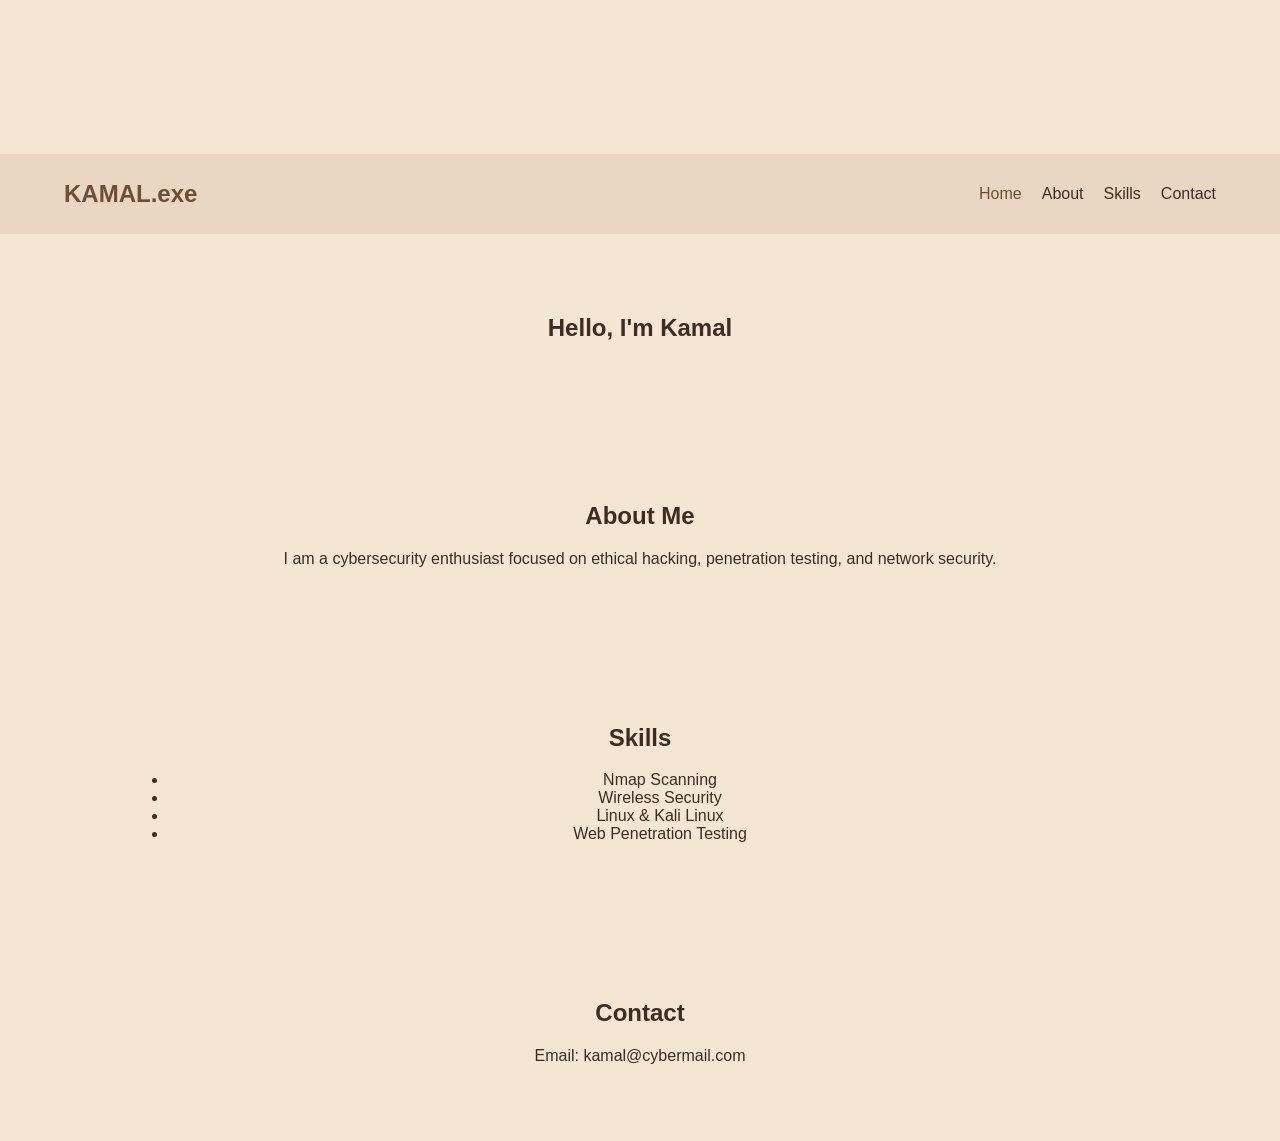
==== index.html @ 5c0484af "f" ====
<!DOCTYPE html>
<html lang="en">
<head>
    <meta charset="UTF-8">
    <title>Kamal | Cybersecurity Portfolio</title>
    <meta name="viewport" content="width=device-width, initial-scale=1.0">
    <link rel="stylesheet" href="style.css">
</head>
<body>

<canvas id="matrix"></canvas>

<header>
    <nav>
        <div class="logo">KAMAL.exe</div>
        <ul>
            <li><a href="#home" class="active">Home</a></li>
            <li><a href="#about">About</a></li>
            <li><a href="#skills">Skills</a></li>
            <li><a href="#contact">Contact</a></li>
        </ul>
    </nav>
</header>

<section id="home">
    <h1>Hello, I'm Kamal</h1>
    <h2 class="typing-text"></h2>
</section>

<section id="about">
    <h2>About Me</h2>
    <p>I am a cybersecurity enthusiast focused on ethical hacking, penetration testing, and network security.</p>
</section>

<section id="skills">
    <h2>Skills</h2>
    <ul>
        <li>Nmap Scanning</li>
        <li>Wireless Security</li>
        <li>Linux & Kali Linux</li>
        <li>Web Penetration Testing</li>
    </ul>
</section>

<section id="contact">
    <h2>Contact</h2>
    <p>Email: kamal@cybermail.com</p>
</section>

<script src="script.js"></script>
</body>
</html>
---- style.css ----
body {
  margin: 0;
  font-family: 'Poppins', sans-serif;
  background: #F5E6D3;
  color: #3E2C23;
}

header {
  background: #EAD7C3;
  padding: 15px 0;
}

nav {
  width: 90%;
  margin: auto;
  display: flex;
  justify-content: space-between;
  align-items: center;
}

.logo {
  font-size: 24px;
  font-weight: bold;
  color: #6F4E37;
}

nav ul {
  list-style: none;
  display: flex;
  gap: 20px;
}

nav ul li a {
  text-decoration: none;
  color: #3E2C23;
  font-weight: 500;
  transition: 0.3s;
}

nav ul li a:hover,
.active {
  color: #6F4E37;
}

.hero {
  display: flex;
  justify-content: center;
  align-items: center;
  padding: 80px 10%;
  gap: 50px;
}

.hero-text h1 {
  font-size: 40px;
}

.hero-text h2 {
  color: #6F4E37;
}

.hero-text button {
  padding: 10px 20px;
  background: #6F4E37;
  color: white;
  border: none;
  cursor: pointer;
  border-radius: 5px;
  margin-top: 15px;
}

.hero-img img {
  width: 300px;
  border-radius: 20px;
  animation: float 4s ease-in-out infinite;
  box-shadow: 0 10px 30px rgba(0,0,0,0.2);
}

/* Floating Animation */
@keyframes float {
  0% { transform: translateY(0px); }
  50% { transform: translateY(-20px); }
  100% { transform: translateY(0px); }
}

section {
  padding: 60px 10%;
  text-align: center;
}

.skill-box {
  display: flex;
  justify-content: center;
  gap: 20px;
  flex-wrap: wrap;
}

.skill-box div {
  background: #EAD7C3;
  padding: 15px 25px;
  border-radius: 10px;
}

/* Responsive */
@media(max-width: 768px){
  .hero {
    flex-direction: column;
    text-align: center;
  }

  .hero-img img {
    width: 200px;
  }

  nav ul {
    flex-direction: column;
    gap: 10px;
  }
}
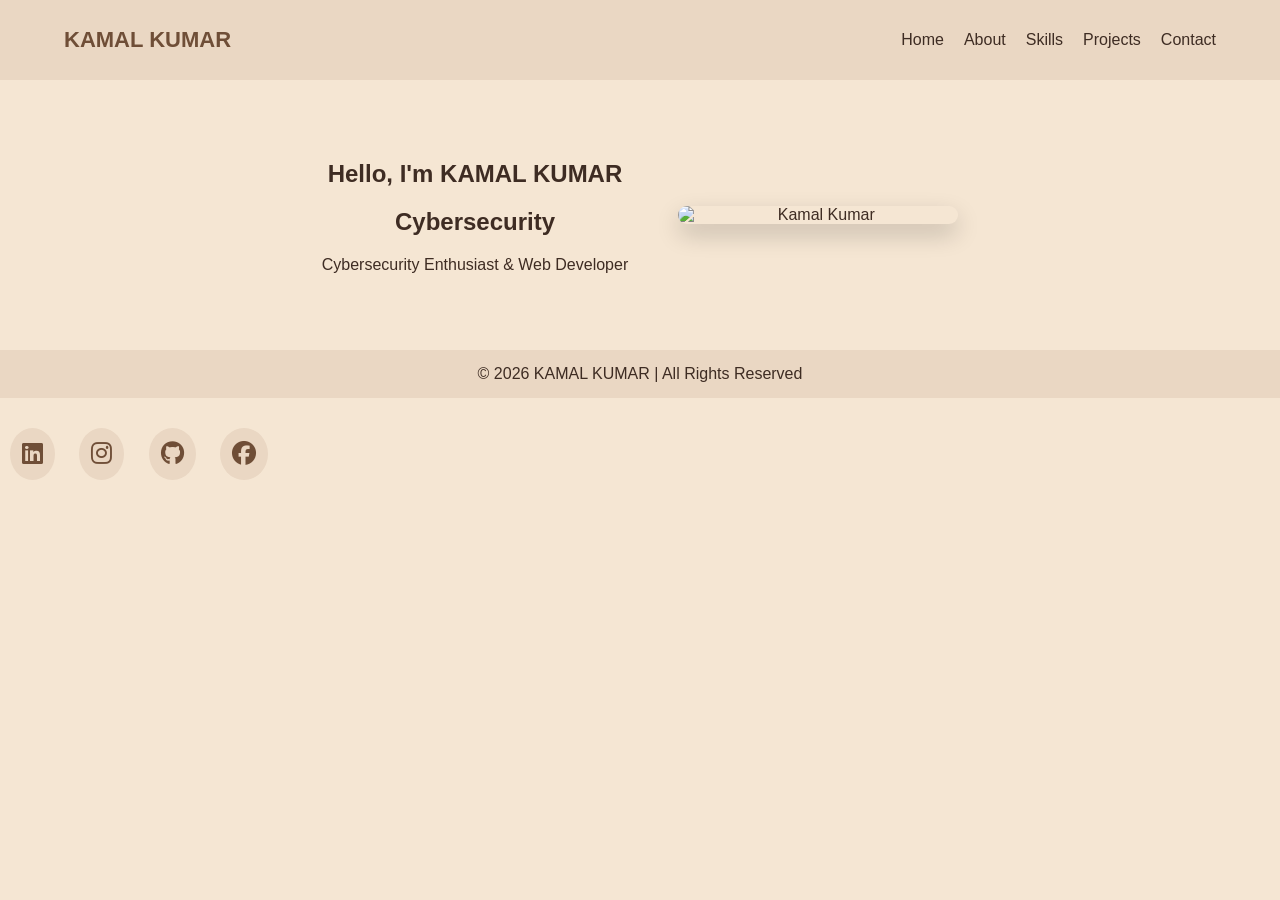
==== commit a67c6f8f: "f" ====
--- a/index.html
+++ b/index.html
@@ -1,52 +1,62 @@
 <!DOCTYPE html>
-<html lang="en">
+<html>
 <head>
-    <meta charset="UTF-8">
-    <title>Kamal | Cybersecurity Portfolio</title>
-    <meta name="viewport" content="width=device-width, initial-scale=1.0">
-    <link rel="stylesheet" href="style.css">
+<title>Kamal Kumar | Portfolio</title>
+<link rel="stylesheet" href="style.css">
 </head>
 <body>
 
-<canvas id="matrix"></canvas>
-
 <header>
-    <nav>
-        <div class="logo">KAMAL.exe</div>
-        <ul>
-            <li><a href="#home" class="active">Home</a></li>
-            <li><a href="#about">About</a></li>
-            <li><a href="#skills">Skills</a></li>
-            <li><a href="#contact">Contact</a></li>
-        </ul>
-    </nav>
+<nav>
+<div class="logo">KAMAL KUMAR</div>
+<ul>
+<li><a href="index.html">Home</a></li>
+<li><a href="about.html">About</a></li>
+<li><a href="skills.html">Skills</a></li>
+<li><a href="projects.html">Projects</a></li>
+<li><a href="contact.html">Contact</a></li>
+</ul>
+</nav>
 </header>
 
-<section id="home">
-    <h1>Hello, I'm Kamal</h1>
-    <h2 class="typing-text"></h2>
+<section class="hero">
+<div>
+<h1>Hello, I'm KAMAL KUMAR</h1>
+<h2 class="typing"></h2>
+<p>Cybersecurity Enthusiast & Web Developer</p>
+</div>
+
+<img src="profile.jpg" alt="Kamal Kumar">
 </section>
 
-<section id="about">
-    <h2>About Me</h2>
-    <p>I am a cybersecurity enthusiast focused on ethical hacking, penetration testing, and network security.</p>
-</section>
-
-<section id="skills">
-    <h2>Skills</h2>
-    <ul>
-        <li>Nmap Scanning</li>
-        <li>Wireless Security</li>
-        <li>Linux & Kali Linux</li>
-        <li>Web Penetration Testing</li>
-    </ul>
-</section>
-
-<section id="contact">
-    <h2>Contact</h2>
-    <p>Email: kamal@cybermail.com</p>
-</section>
+<footer>
+© 2026 KAMAL KUMAR | All Rights Reserved
+</footer>
 
 <script src="script.js"></script>
 </body>
-</html>+</html>
+<link rel="stylesheet" href="https://cdnjs.cloudflare.com/ajax/libs/font-awesome/6.5.0/css/all.min.css">
+<div class="social-icons">
+
+<a href="http://www.linkedin.com/in/kamal-kumar-65a6b3372" 
+target="_blank" rel="noopener noreferrer">
+<i class="fab fa-linkedin"></i>
+</a>
+
+<a href="https://www.instagram.com/kamal_kumar_kansar/" 
+target="_blank" rel="noopener noreferrer">
+<i class="fab fa-instagram"></i>
+</a>
+
+<a href="https://github.com/KAMAL704" 
+target="_blank" rel="noopener noreferrer">
+<i class="fab fa-github"></i>
+</a>
+
+<a href="https://www.facebook.com/profile.php?id=100052181223492&ref=pl_edit_ig_profile_ac" 
+target="_blank" rel="noopener noreferrer">
+<i class="fab fa-facebook"></i>
+</a>
+
+</div>
--- a/style.css
+++ b/style.css
@@ -3,6 +3,12 @@
   font-family: 'Poppins', sans-serif;
   background: #F5E6D3;
   color: #3E2C23;
+  animation: fadeIn 1s ease-in;
+}
+
+@keyframes fadeIn {
+  from { opacity: 0; }
+  to { opacity: 1; }
 }
 
 header {
@@ -19,7 +25,7 @@
 }
 
 .logo {
-  font-size: 24px;
+  font-size: 22px;
   font-weight: bold;
   color: #6F4E37;
 }
@@ -37,49 +43,8 @@
   transition: 0.3s;
 }
 
-nav ul li a:hover,
-.active {
+nav ul li a:hover {
   color: #6F4E37;
-}
-
-.hero {
-  display: flex;
-  justify-content: center;
-  align-items: center;
-  padding: 80px 10%;
-  gap: 50px;
-}
-
-.hero-text h1 {
-  font-size: 40px;
-}
-
-.hero-text h2 {
-  color: #6F4E37;
-}
-
-.hero-text button {
-  padding: 10px 20px;
-  background: #6F4E37;
-  color: white;
-  border: none;
-  cursor: pointer;
-  border-radius: 5px;
-  margin-top: 15px;
-}
-
-.hero-img img {
-  width: 300px;
-  border-radius: 20px;
-  animation: float 4s ease-in-out infinite;
-  box-shadow: 0 10px 30px rgba(0,0,0,0.2);
-}
-
-/* Floating Animation */
-@keyframes float {
-  0% { transform: translateY(0px); }
-  50% { transform: translateY(-20px); }
-  100% { transform: translateY(0px); }
 }
 
 section {
@@ -87,32 +52,65 @@
   text-align: center;
 }
 
-.skill-box {
+.hero {
   display: flex;
   justify-content: center;
-  gap: 20px;
+  align-items: center;
+  gap: 50px;
   flex-wrap: wrap;
 }
 
-.skill-box div {
+.hero img {
+  width: 280px;
+  border-radius: 20px;
+  animation: float 4s ease-in-out infinite;
+  box-shadow: 0 10px 25px rgba(0,0,0,0.2);
+}
+
+@keyframes float {
+  0% { transform: translateY(0px); }
+  50% { transform: translateY(-15px); }
+  100% { transform: translateY(0px); }
+}
+
+.social-icons a {
+  margin: 0 10px;
+  font-size: 20px;
+  text-decoration: none;
+  color: #6F4E37;
+}
+
+footer {
   background: #EAD7C3;
-  padding: 15px 25px;
-  border-radius: 10px;
+  padding: 15px;
+  text-align: center;
 }
 
 /* Responsive */
-@media(max-width: 768px){
-  .hero {
-    flex-direction: column;
-    text-align: center;
-  }
-
-  .hero-img img {
-    width: 200px;
-  }
-
+@media(max-width:768px){
   nav ul {
     flex-direction: column;
     gap: 10px;
   }
+}
+.social-icons {
+  margin-top: 20px;
+}
+
+.social-icons a {
+  display: inline-block;
+  margin: 10px;
+  font-size: 24px;
+  color: #6F4E37;
+  background: #EAD7C3;
+  padding: 12px;
+  border-radius: 50%;
+  transition: 0.4s ease;
+}
+
+.social-icons a:hover {
+  background: #6F4E37;
+  color: white;
+  transform: translateY(-8px) scale(1.1);
+  box-shadow: 0 10px 20px rgba(0,0,0,0.2);
 }
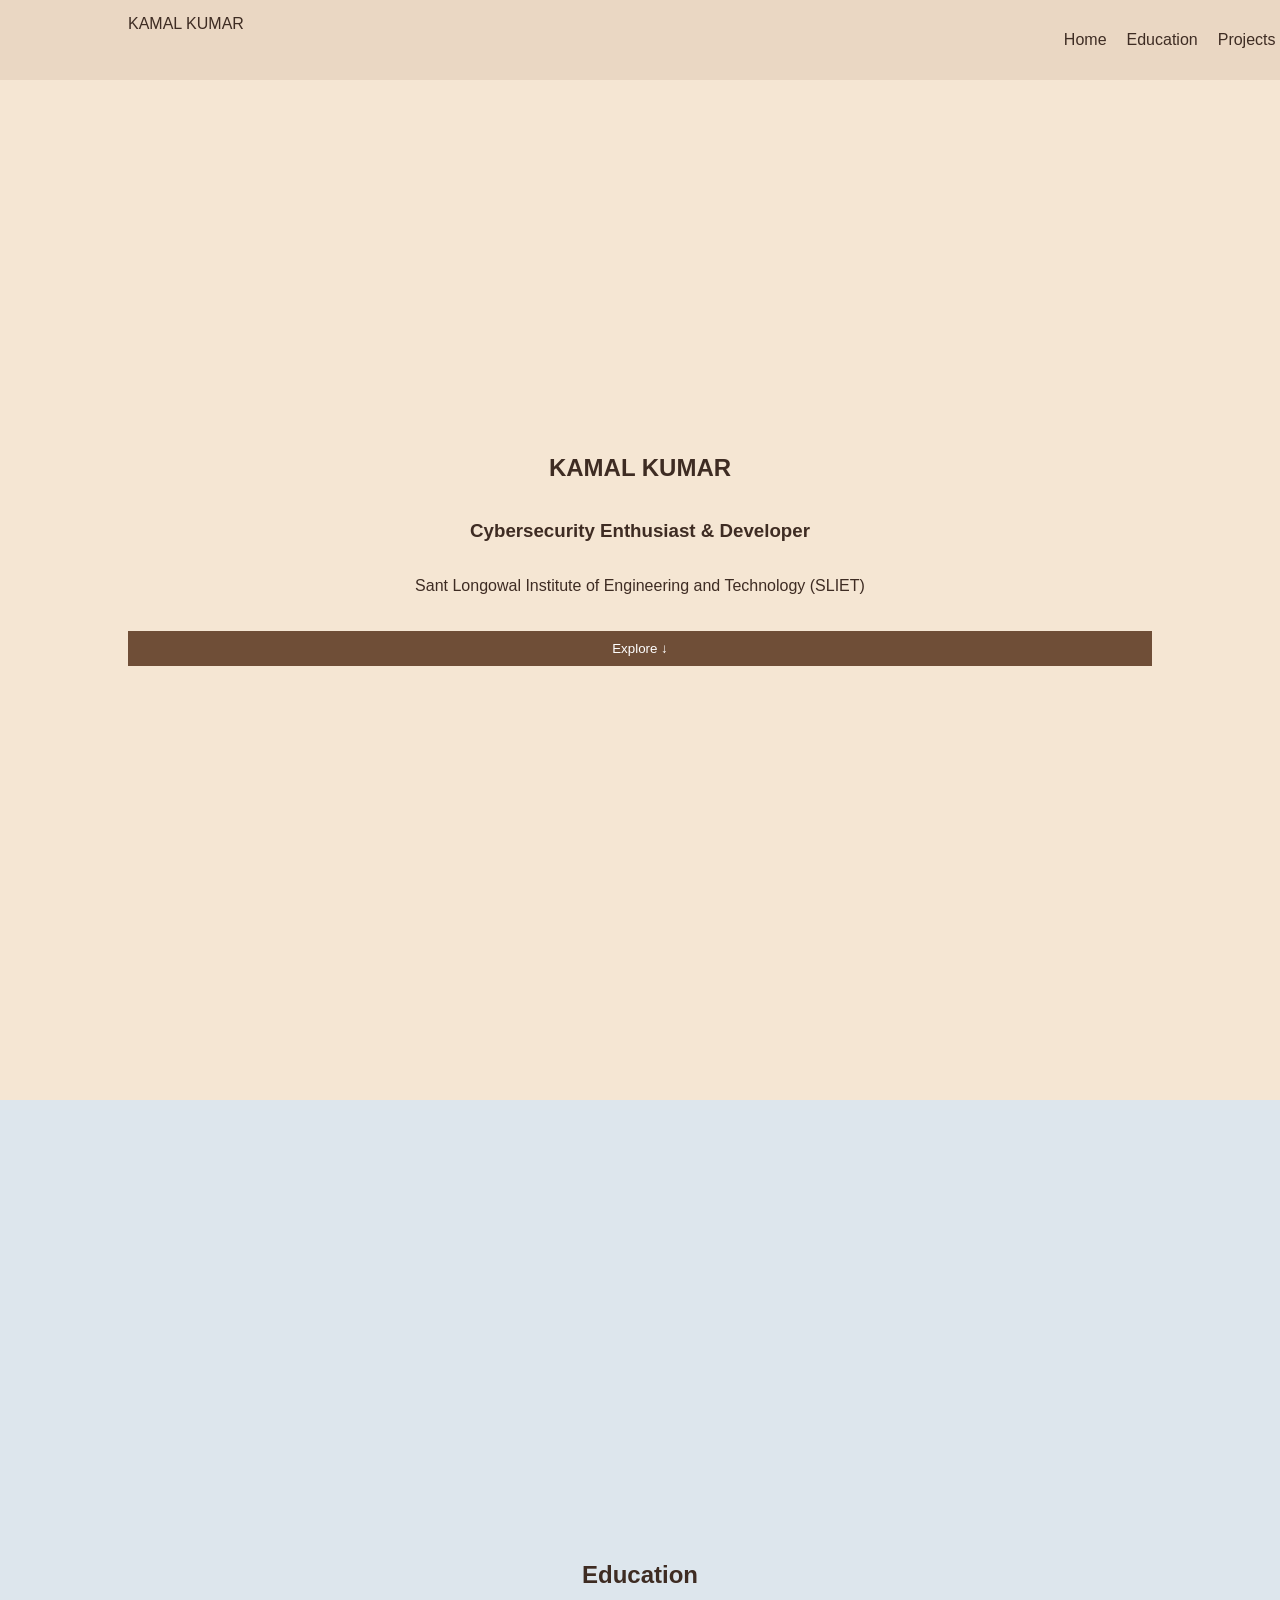
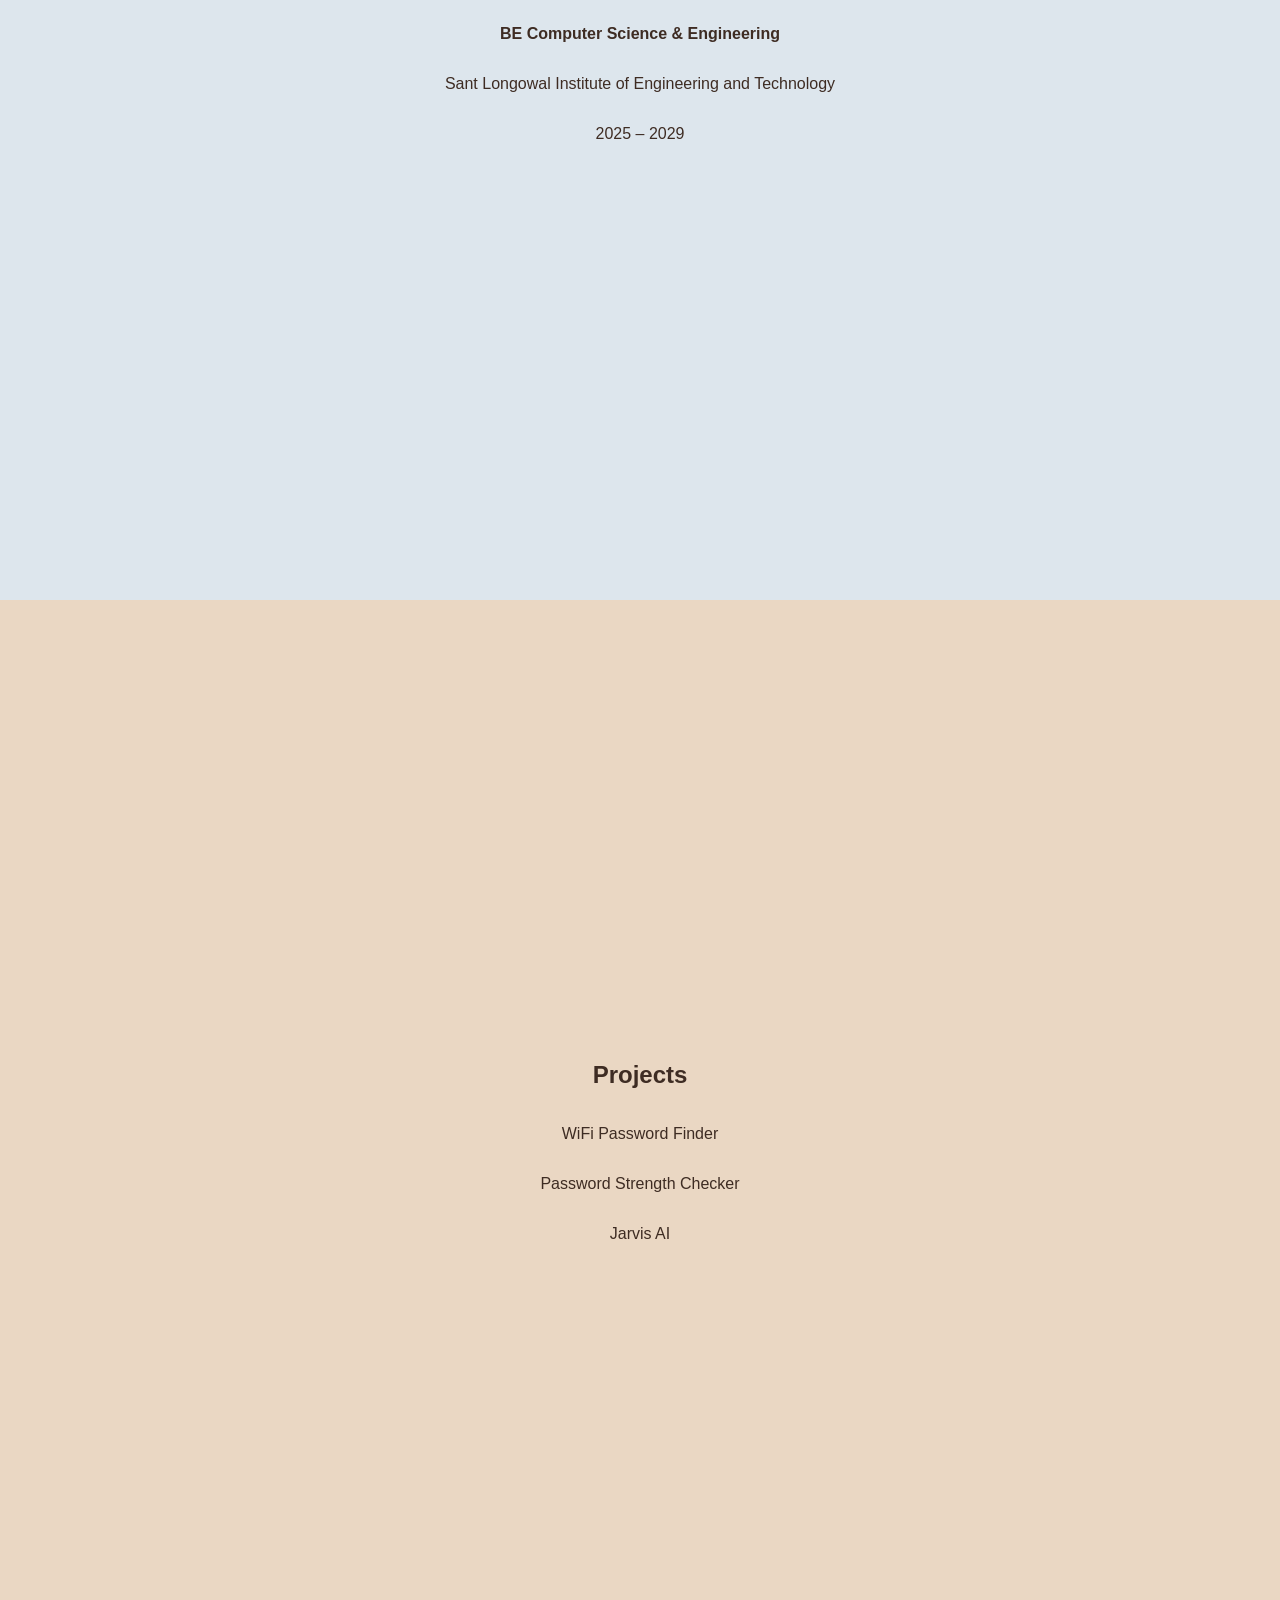
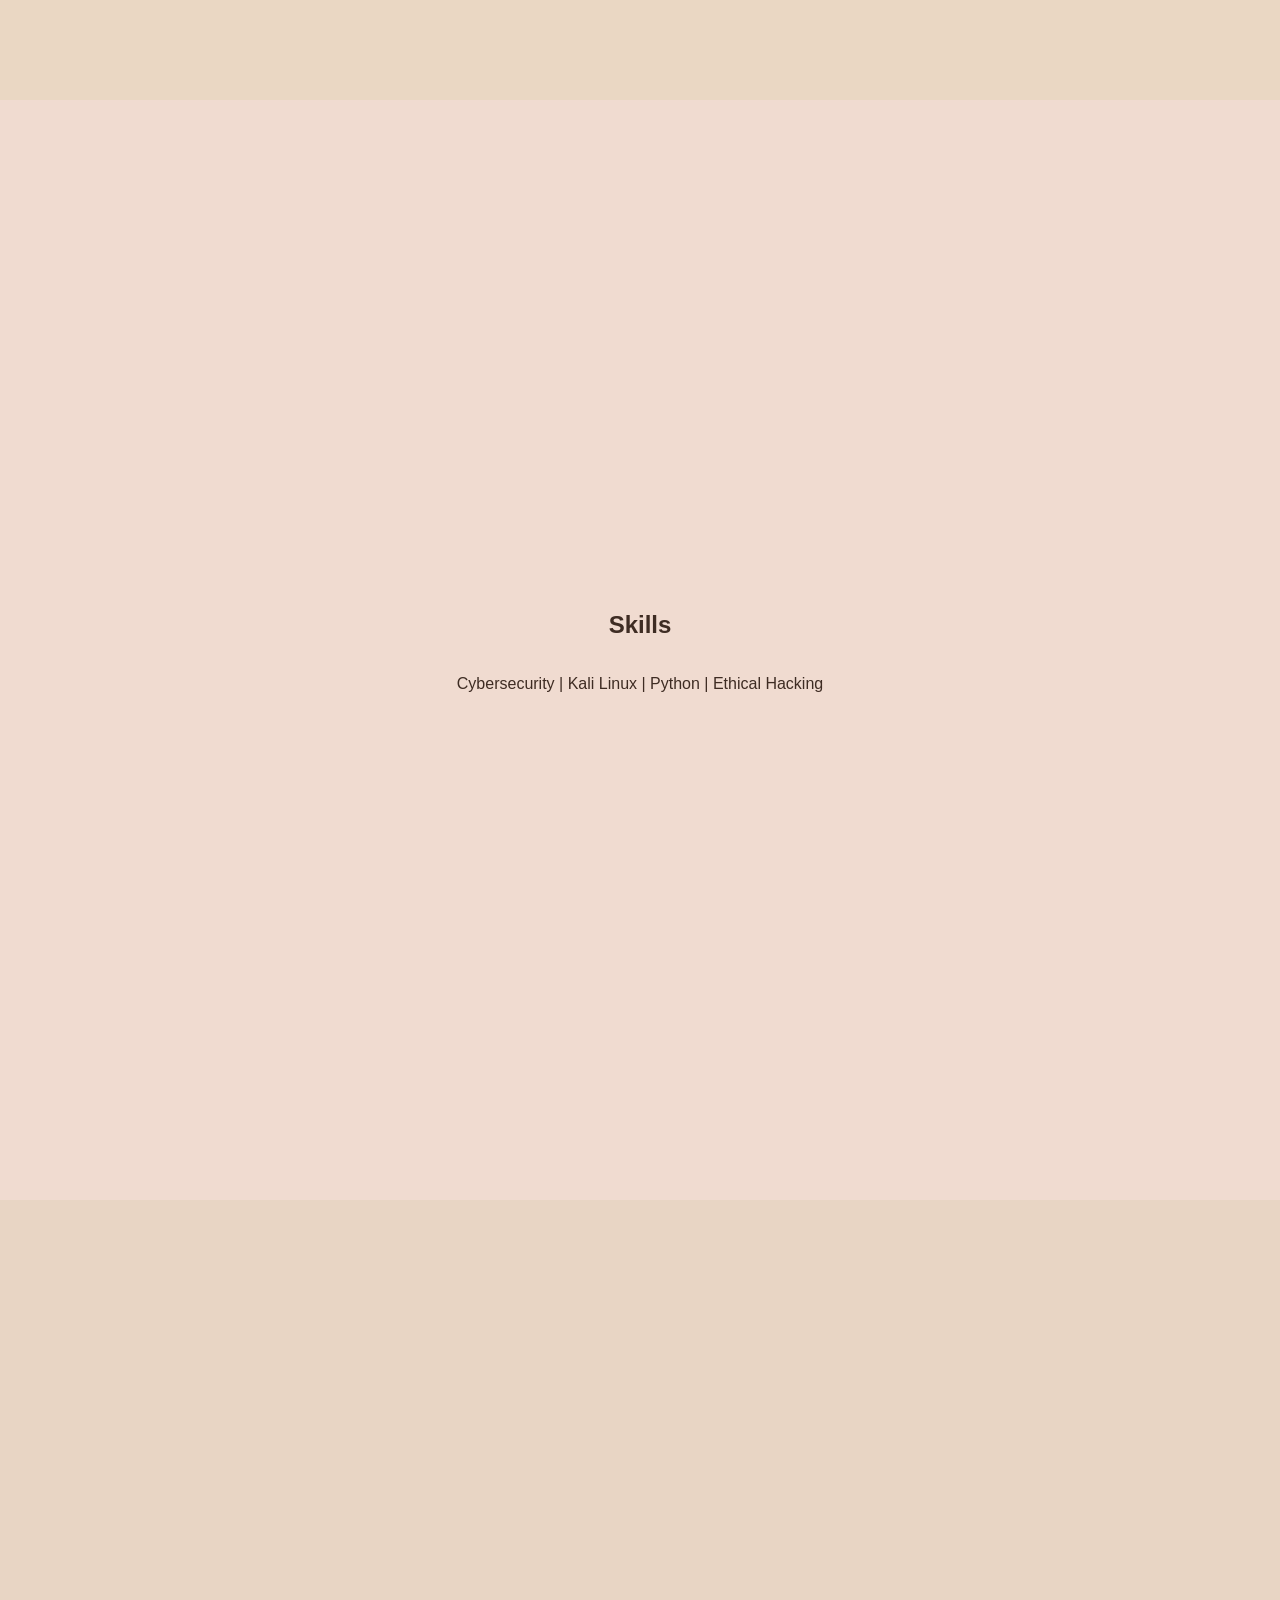
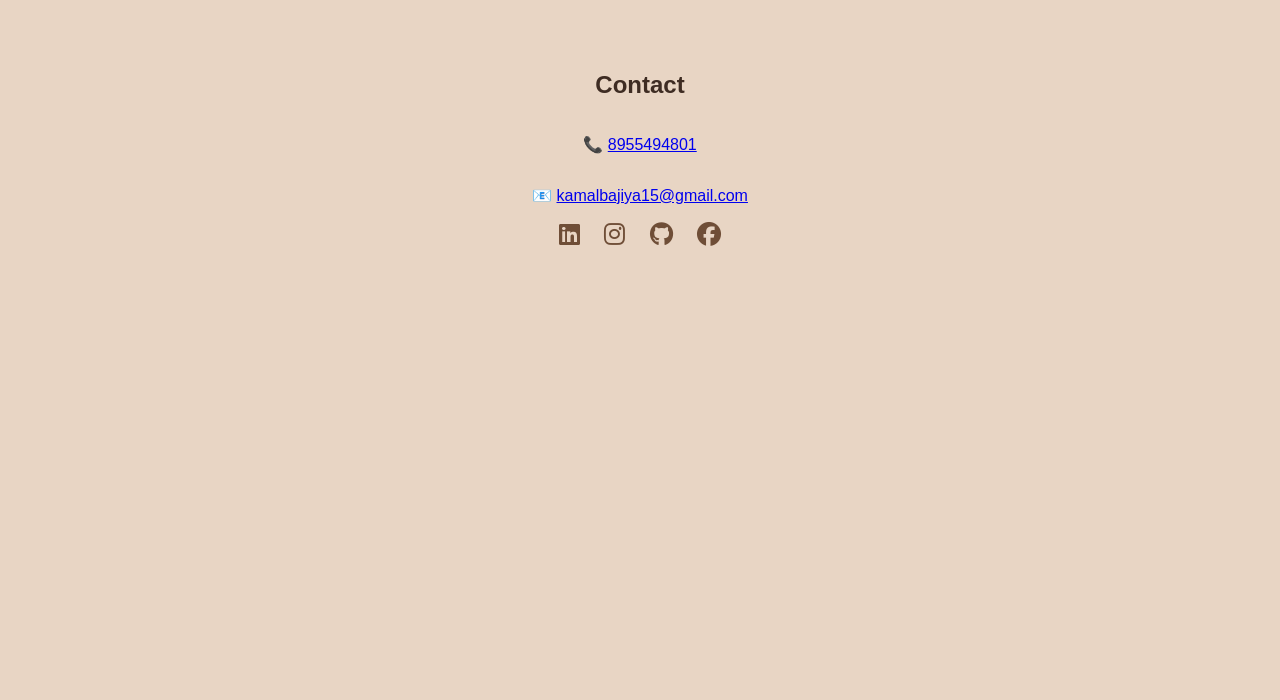
==== commit 85543657: "f" ====
--- a/index.html
+++ b/index.html
@@ -1,8 +1,13 @@
 <!DOCTYPE html>
 <html>
 <head>
-<title>Kamal Kumar | Portfolio</title>
+<title>KAMAL KUMAR | Portfolio</title>
+<meta name="viewport" content="width=device-width, initial-scale=1.0">
 <link rel="stylesheet" href="style.css">
+
+<!-- Font Awesome -->
+<link rel="stylesheet" href="https://cdnjs.cloudflare.com/ajax/libs/font-awesome/6.5.0/css/all.min.css">
+
 </head>
 <body>
 
@@ -10,53 +15,61 @@
 <nav>
 <div class="logo">KAMAL KUMAR</div>
 <ul>
-<li><a href="index.html">Home</a></li>
-<li><a href="about.html">About</a></li>
-<li><a href="skills.html">Skills</a></li>
-<li><a href="projects.html">Projects</a></li>
-<li><a href="contact.html">Contact</a></li>
+<li><a href="#home">Home</a></li>
+<li><a href="#education">Education</a></li>
+<li><a href="#projects">Projects</a></li>
+<li><a href="#skills">Skills</a></li>
+<li><a href="#contact">Contact</a></li>
 </ul>
 </nav>
 </header>
 
-<section class="hero">
-<div>
-<h1>Hello, I'm KAMAL KUMAR</h1>
-<h2 class="typing"></h2>
-<p>Cybersecurity Enthusiast & Web Developer</p>
+<!-- HOME -->
+<section id="home" class="section home">
+<h1>KAMAL KUMAR</h1>
+<h3>Cybersecurity Enthusiast & Developer</h3>
+<p>Sant Longowal Institute of Engineering and Technology (SLIET)</p>
+<button onclick="scrollToSection('education')">Explore ↓</button>
+</section>
+
+<!-- EDUCATION -->
+<section id="education" class="section education">
+<h2>Education</h2>
+<p><strong>BE Computer Science & Engineering</strong></p>
+<p>Sant Longowal Institute of Engineering and Technology</p>
+<p>2025 – 2029</p>
+</section>
+
+<!-- PROJECTS -->
+<section id="projects" class="section projects">
+<h2>Projects</h2>
+<p>WiFi Password Finder</p>
+<p>Password Strength Checker</p>
+<p>Jarvis AI</p>
+</section>
+
+<!-- SKILLS -->
+<section id="skills" class="section skills">
+<h2>Skills</h2>
+<p>Cybersecurity | Kali Linux | Python | Ethical Hacking</p>
+</section>
+
+<!-- CONTACT -->
+<section id="contact" class="section contact">
+<h2>Contact</h2>
+
+<p>📞 <a href="tel:+918955494801">8955494801</a></p>
+<p>📧 <a href="mailto:kamalbajiya15@gmail.com">kamalbajiya15@gmail.com</a></p>
+
+<div class="social-icons">
+<a href="http://www.linkedin.com/in/kamal-kumar-65a6b3372" target="_blank"><i class="fab fa-linkedin"></i></a>
+<a href="https://www.instagram.com/kamal_kumar_kansar/" target="_blank"><i class="fab fa-instagram"></i></a>
+<a href="https://github.com/KAMAL704" target="_blank"><i class="fab fa-github"></i></a>
+<a href="https://www.facebook.com/profile.php?id=100052181223492" target="_blank"><i class="fab fa-facebook"></i></a>
 </div>
 
-<img src="profile.jpg" alt="Kamal Kumar">
 </section>
-
-<footer>
-© 2026 KAMAL KUMAR | All Rights Reserved
-</footer>
 
 <script src="script.js"></script>
 </body>
-</html>
-<link rel="stylesheet" href="https://cdnjs.cloudflare.com/ajax/libs/font-awesome/6.5.0/css/all.min.css">
-<div class="social-icons">
-
-<a href="http://www.linkedin.com/in/kamal-kumar-65a6b3372" 
-target="_blank" rel="noopener noreferrer">
-<i class="fab fa-linkedin"></i>
-</a>
-
-<a href="https://www.instagram.com/kamal_kumar_kansar/" 
-target="_blank" rel="noopener noreferrer">
-<i class="fab fa-instagram"></i>
-</a>
-
-<a href="https://github.com/KAMAL704" 
-target="_blank" rel="noopener noreferrer">
-<i class="fab fa-github"></i>
-</a>
-
-<a href="https://www.facebook.com/profile.php?id=100052181223492&ref=pl_edit_ig_profile_ac" 
-target="_blank" rel="noopener noreferrer">
-<i class="fab fa-facebook"></i>
-</a>
-
-</div>+</html>
--- a/style.css
+++ b/style.css
@@ -1,116 +1,72 @@
+html {
+  scroll-behavior: smooth;
+}
+
 body {
   margin: 0;
   font-family: 'Poppins', sans-serif;
-  background: #F5E6D3;
   color: #3E2C23;
-  animation: fadeIn 1s ease-in;
-}
-
-@keyframes fadeIn {
-  from { opacity: 0; }
-  to { opacity: 1; }
-}
-
-header {
-  background: #EAD7C3;
-  padding: 15px 0;
 }
 
 nav {
-  width: 90%;
-  margin: auto;
   display: flex;
   justify-content: space-between;
-  align-items: center;
-}
-
-.logo {
-  font-size: 22px;
-  font-weight: bold;
-  color: #6F4E37;
+  padding: 15px 10%;
+  background: #EAD7C3;
+  position: fixed;
+  width: 100%;
+  top: 0;
 }
 
 nav ul {
-  list-style: none;
   display: flex;
   gap: 20px;
+  list-style: none;
 }
 
-nav ul li a {
+nav a {
   text-decoration: none;
   color: #3E2C23;
-  font-weight: 500;
+}
+
+.section {
+  height: 100vh;
+  padding: 100px 10%;
+  text-align: center;
+  display: flex;
+  flex-direction: column;
+  justify-content: center;
+}
+
+/* Different Colors */
+.home { background: #F5E6D3; }
+.education { background: #DDE6ED; }
+.projects { background: #EAD7C3; }
+.skills { background: #F0DBD0; }
+.contact { background: #E8D5C4; }
+
+button {
+  padding: 10px 20px;
+  background: #6F4E37;
+  color: white;
+  border: none;
+  cursor: pointer;
+  margin-top: 20px;
   transition: 0.3s;
 }
 
-nav ul li a:hover {
-  color: #6F4E37;
-}
-
-section {
-  padding: 60px 10%;
-  text-align: center;
-}
-
-.hero {
-  display: flex;
-  justify-content: center;
-  align-items: center;
-  gap: 50px;
-  flex-wrap: wrap;
-}
-
-.hero img {
-  width: 280px;
-  border-radius: 20px;
-  animation: float 4s ease-in-out infinite;
-  box-shadow: 0 10px 25px rgba(0,0,0,0.2);
-}
-
-@keyframes float {
-  0% { transform: translateY(0px); }
-  50% { transform: translateY(-15px); }
-  100% { transform: translateY(0px); }
+button:hover {
+  transform: scale(1.1);
 }
 
 .social-icons a {
-  margin: 0 10px;
-  font-size: 20px;
-  text-decoration: none;
+  font-size: 24px;
+  margin: 10px;
   color: #6F4E37;
-}
-
-footer {
-  background: #EAD7C3;
-  padding: 15px;
-  text-align: center;
-}
-
-/* Responsive */
-@media(max-width:768px){
-  nav ul {
-    flex-direction: column;
-    gap: 10px;
-  }
-}
-.social-icons {
-  margin-top: 20px;
-}
-
-.social-icons a {
-  display: inline-block;
-  margin: 10px;
-  font-size: 24px;
-  color: #6F4E37;
-  background: #EAD7C3;
-  padding: 12px;
-  border-radius: 50%;
-  transition: 0.4s ease;
+  transition: 0.3s;
 }
 
 .social-icons a:hover {
-  background: #6F4E37;
-  color: white;
-  transform: translateY(-8px) scale(1.1);
-  box-shadow: 0 10px 20px rgba(0,0,0,0.2);
+  color: black;
+  transform: translateY(-5px);
 }
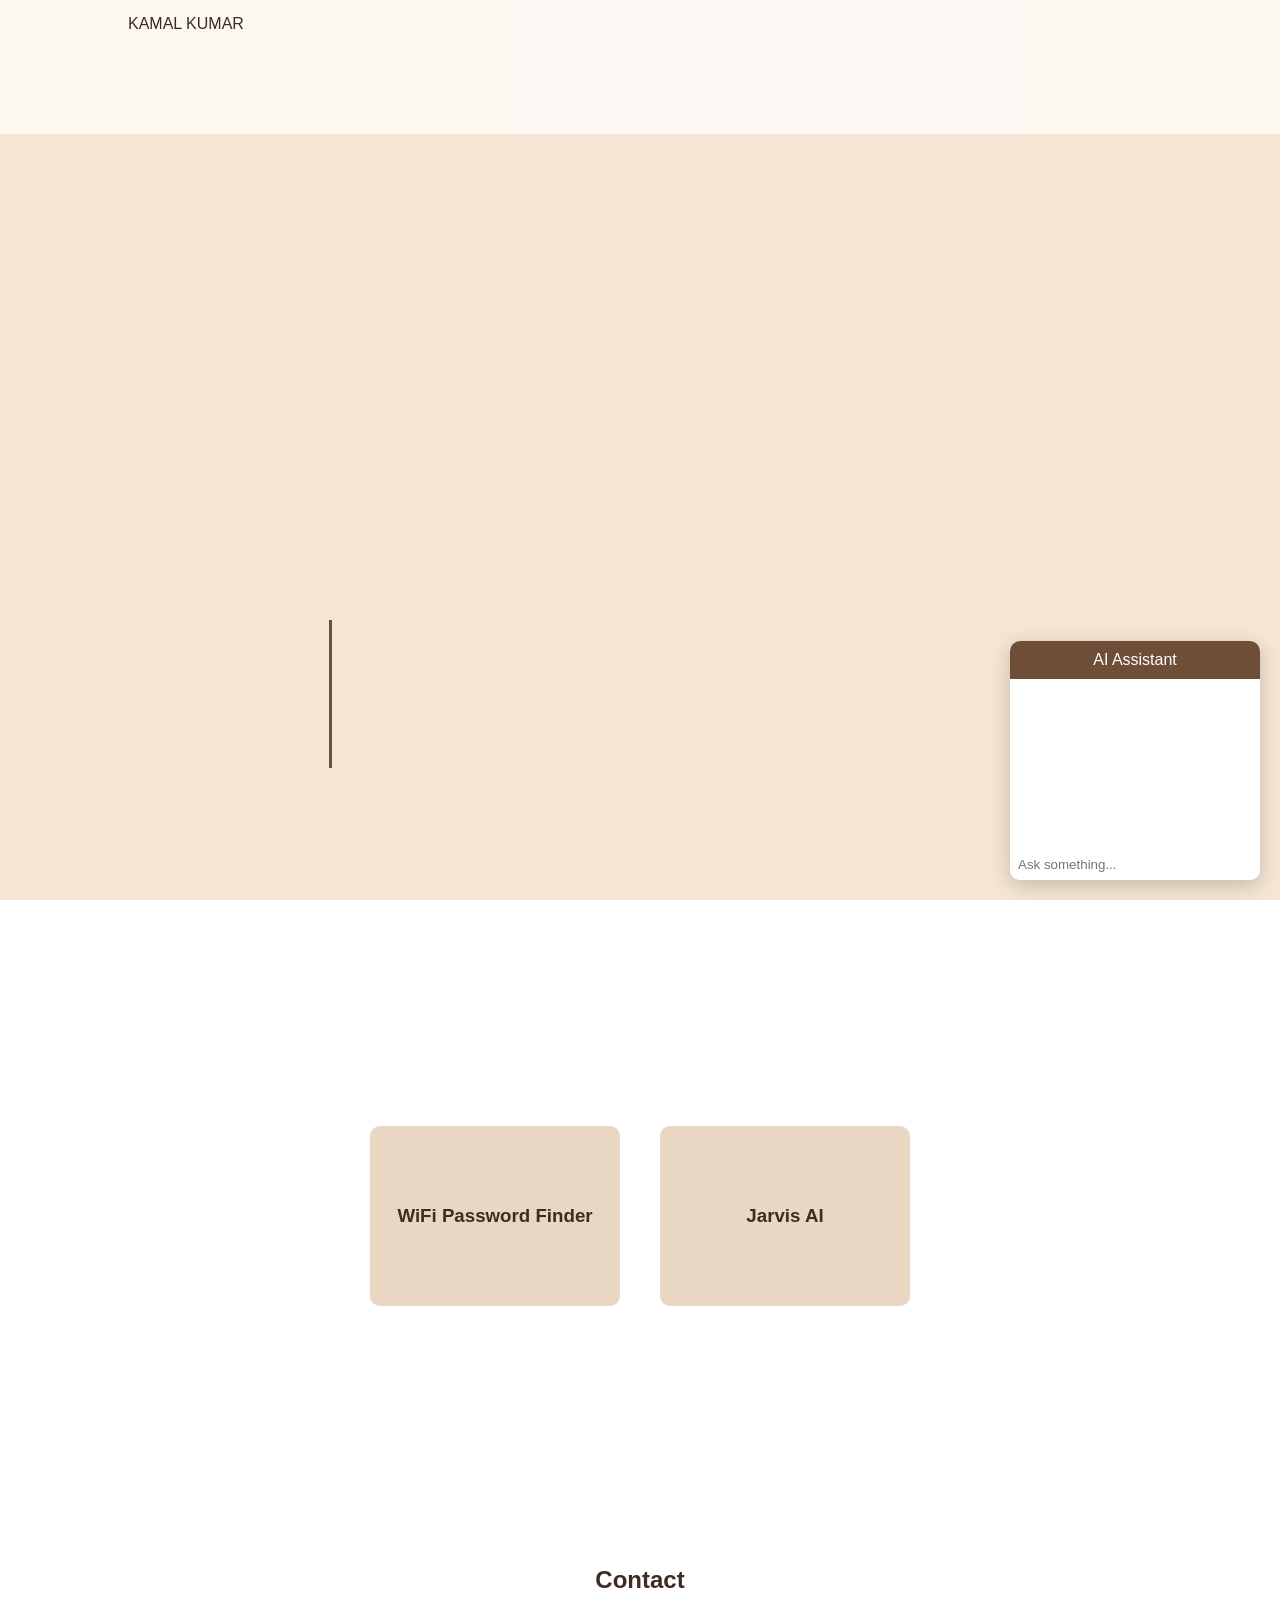
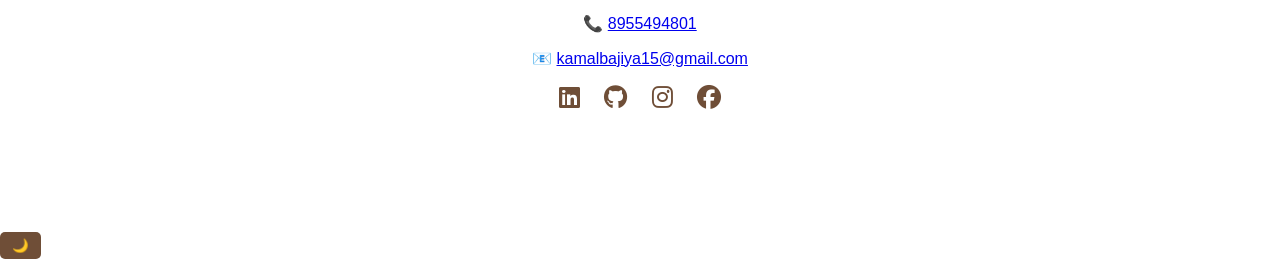
==== commit 8a7b97cd: "f" ====
--- a/index.html
+++ b/index.html
@@ -1,15 +1,30 @@
 <!DOCTYPE html>
-<html>
+<html lang="en">
 <head>
+<meta charset="UTF-8">
+<meta name="viewport" content="width=device-width, initial-scale=1.0">
 <title>KAMAL KUMAR | Portfolio</title>
-<meta name="viewport" content="width=device-width, initial-scale=1.0">
+
 <link rel="stylesheet" href="style.css">
 
 <!-- Font Awesome -->
-<link rel="stylesheet" href="https://cdnjs.cloudflare.com/ajax/libs/font-awesome/6.5.0/css/all.min.css">
+<link rel="stylesheet"
+href="https://cdnjs.cloudflare.com/ajax/libs/font-awesome/6.5.0/css/all.min.css">
+
+<!-- AOS Animation -->
+<link href="https://unpkg.com/aos@2.3.4/dist/aos.css" rel="stylesheet">
 
 </head>
+<div class="chatbot">
+  <div class="chat-header">AI Assistant</div>
+  <div class="chat-body" id="chatBody"></div>
+  <input type="text" id="chatInput"
+  placeholder="Ask something..." />
+</div>
 <body>
+
+<!-- Particle Background -->
+<div id="particles-js"></div>
 
 <header>
 <nav>
@@ -18,7 +33,6 @@
 <li><a href="#home">Home</a></li>
 <li><a href="#education">Education</a></li>
 <li><a href="#projects">Projects</a></li>
-<li><a href="#skills">Skills</a></li>
 <li><a href="#contact">Contact</a></li>
 </ul>
 </nav>
@@ -26,50 +40,93 @@
 
 <!-- HOME -->
 <section id="home" class="section home">
+<div class="hero-content" data-aos="fade-up">
+
+<img src="profile.png" class="profile-img">
+
 <h1>KAMAL KUMAR</h1>
 <h3>Cybersecurity Enthusiast & Developer</h3>
-<p>Sant Longowal Institute of Engineering and Technology (SLIET)</p>
-<button onclick="scrollToSection('education')">Explore ↓</button>
+<p>Sant Longowal Institute of Engineering and Technology</p>
+
+</div>
 </section>
 
-<!-- EDUCATION -->
-<section id="education" class="section education">
-<h2>Education</h2>
-<p><strong>BE Computer Science & Engineering</strong></p>
+<!-- EDUCATION TIMELINE -->
+<section id="education" class="section">
+<h2 data-aos="fade-right">Education</h2>
+
+<div class="timeline">
+
+<div class="timeline-item" data-aos="fade-up">
+<h3>BE CSE (2025–2029)</h3>
 <p>Sant Longowal Institute of Engineering and Technology</p>
-<p>2025 – 2029</p>
+</div>
+
+<div class="timeline-item" data-aos="fade-up">
+<h3>Senior Secondary (RBSE)</h3>
+<p>LBM School Pallu – 88.40%</p>
+</div>
+
+</div>
 </section>
 
-<!-- PROJECTS -->
-<section id="projects" class="section projects">
-<h2>Projects</h2>
-<p>WiFi Password Finder</p>
-<p>Password Strength Checker</p>
-<p>Jarvis AI</p>
-</section>
+<!-- PROJECT CARDS -->
+<section id="projects" class="section">
+<h2 data-aos="fade-left">Projects</h2>
 
-<!-- SKILLS -->
-<section id="skills" class="section skills">
-<h2>Skills</h2>
-<p>Cybersecurity | Kali Linux | Python | Ethical Hacking</p>
+<div class="card-container">
+
+<div class="card">
+<div class="card-inner">
+<div class="card-front">
+<h3>WiFi Password Finder</h3>
+</div>
+<div class="card-back">
+<p>Linux based tool for analyzing nearby WiFi networks.</p>
+</div>
+</div>
+</div>
+
+<div class="card">
+<div class="card-inner">
+<div class="card-front">
+<h3>Jarvis AI</h3>
+</div>
+<div class="card-back">
+<p>Voice-controlled assistant built in Python.</p>
+</div>
+</div>
+</div>
+
+</div>
 </section>
 
 <!-- CONTACT -->
-<section id="contact" class="section contact">
+<section id="contact" class="section">
 <h2>Contact</h2>
 
 <p>📞 <a href="tel:+918955494801">8955494801</a></p>
-<p>📧 <a href="mailto:kamalbajiya15@gmail.com">kamalbajiya15@gmail.com</a></p>
+<p>📧 <a href="mailto:kamalbajiya15@gmail.com">
+kamalbajiya15@gmail.com</a></p>
 
 <div class="social-icons">
-<a href="http://www.linkedin.com/in/kamal-kumar-65a6b3372" target="_blank"><i class="fab fa-linkedin"></i></a>
-<a href="https://www.instagram.com/kamal_kumar_kansar/" target="_blank"><i class="fab fa-instagram"></i></a>
-<a href="https://github.com/KAMAL704" target="_blank"><i class="fab fa-github"></i></a>
-<a href="https://www.facebook.com/profile.php?id=100052181223492" target="_blank"><i class="fab fa-facebook"></i></a>
+<a href="http://www.linkedin.com/in/kamal-kumar-65a6b3372"
+target="_blank"><i class="fab fa-linkedin"></i></a>
+<a href="https://github.com/KAMAL704"
+target="_blank"><i class="fab fa-github"></i></a>
+<a href="https://www.instagram.com/kamal_kumar_kansar/"
+target="_blank"><i class="fab fa-instagram"></i></a>
+<a href="https://www.facebook.com/profile.php?id=100052181223492"
+target="_blank"><i class="fab fa-facebook"></i></a>
 </div>
 
 </section>
 
+<!-- Scripts -->
+<script src="https://cdn.jsdelivr.net/particles.js/2.0.0/particles.min.js"></script>
+<script src="https://unpkg.com/aos@2.3.4/dist/aos.js"></script>
 <script src="script.js"></script>
+
 </body>
-</html>+</html>
+<button id="themeToggle">🌙</button>
--- a/style.css
+++ b/style.css
@@ -1,72 +1,158 @@
-html {
-  scroll-behavior: smooth;
-}
-
 body {
   margin: 0;
   font-family: 'Poppins', sans-serif;
   color: #3E2C23;
+  overflow-x: hidden;
+}
+
+#particles-js {
+  position: fixed;
+  width: 100%;
+  height: 100%;
+  background: #F5E6D3;
+  z-index: -1;
 }
 
 nav {
   display: flex;
   justify-content: space-between;
   padding: 15px 10%;
-  background: #EAD7C3;
+  background: rgba(255,255,255,0.7);
   position: fixed;
   width: 100%;
-  top: 0;
-}
-
-nav ul {
-  display: flex;
-  gap: 20px;
-  list-style: none;
-}
-
-nav a {
-  text-decoration: none;
-  color: #3E2C23;
 }
 
 .section {
-  height: 100vh;
-  padding: 100px 10%;
+  padding: 120px 10%;
   text-align: center;
-  display: flex;
-  flex-direction: column;
-  justify-content: center;
 }
 
-/* Different Colors */
-.home { background: #F5E6D3; }
-.education { background: #DDE6ED; }
-.projects { background: #EAD7C3; }
-.skills { background: #F0DBD0; }
-.contact { background: #E8D5C4; }
+.profile-img {
+  width: 220px;
+  border-radius: 50%;
+  animation: pulse 3s infinite;
+}
 
-button {
-  padding: 10px 20px;
+@keyframes pulse {
+  0% { transform: scale(1); }
+  50% { transform: scale(1.05); }
+  100% { transform: scale(1); }
+}
+
+/* Timeline */
+.timeline {
+  border-left: 3px solid #6F4E37;
+  margin: 50px auto;
+  padding-left: 20px;
+  max-width: 600px;
+}
+
+.timeline-item {
+  margin-bottom: 30px;
+}
+
+/* 3D Project Cards */
+.card-container {
+  display: flex;
+  justify-content: center;
+  gap: 40px;
+  flex-wrap: wrap;
+}
+
+.card {
+  width: 250px;
+  height: 180px;
+  perspective: 1000px;
+}
+
+.card-inner {
+  width: 100%;
+  height: 100%;
+  transition: transform 0.8s;
+  transform-style: preserve-3d;
+}
+
+.card:hover .card-inner {
+  transform: rotateY(180deg);
+}
+
+.card-front, .card-back {
+  position: absolute;
+  width: 100%;
+  height: 100%;
+  backface-visibility: hidden;
+  background: #EAD7C3;
+  display: flex;
+  justify-content: center;
+  align-items: center;
+  border-radius: 10px;
+}
+
+.card-back {
+  transform: rotateY(180deg);
   background: #6F4E37;
   color: white;
-  border: none;
-  cursor: pointer;
-  margin-top: 20px;
-  transition: 0.3s;
-}
-
-button:hover {
-  transform: scale(1.1);
 }
 
 .social-icons a {
   font-size: 24px;
   margin: 10px;
   color: #6F4E37;
-  transition: 0.3s;
+}
+#themeToggle {
+  padding: 6px 12px;
+  border: none;
+  cursor: pointer;
+  background: #6F4E37;
+  color: white;
+  border-radius: 5px;
 }
 
-.social-icons a:hover {
-  color: black;
-  transform: translateY(-5px);
+/* Dark Mode */
+.dark-mode {
+  background: #121212;
+  color: white;
+}
+
+.dark-mode nav {
+  background: rgba(0,0,0,0.8);
+}
+
+.dark-mode .card-front {
+  background: #333;
+  color: white;
+}
+
+.dark-mode .card-back {
+  background: #222;
+}
+.chatbot {
+  position: fixed;
+  bottom: 20px;
+  right: 20px;
+  width: 250px;
+  background: white;
+  border-radius: 10px;
+  box-shadow: 0 5px 20px rgba(0,0,0,0.2);
+  overflow: hidden;
+}
+
+.chat-header {
+  background: #6F4E37;
+  color: white;
+  padding: 10px;
+  text-align: center;
+}
+
+.chat-body {
+  height: 150px;
+  overflow-y: auto;
+  padding: 10px;
+  font-size: 14px;
+}
+
+#chatInput {
+  width: 100%;
+  border: none;
+  padding: 8px;
 }
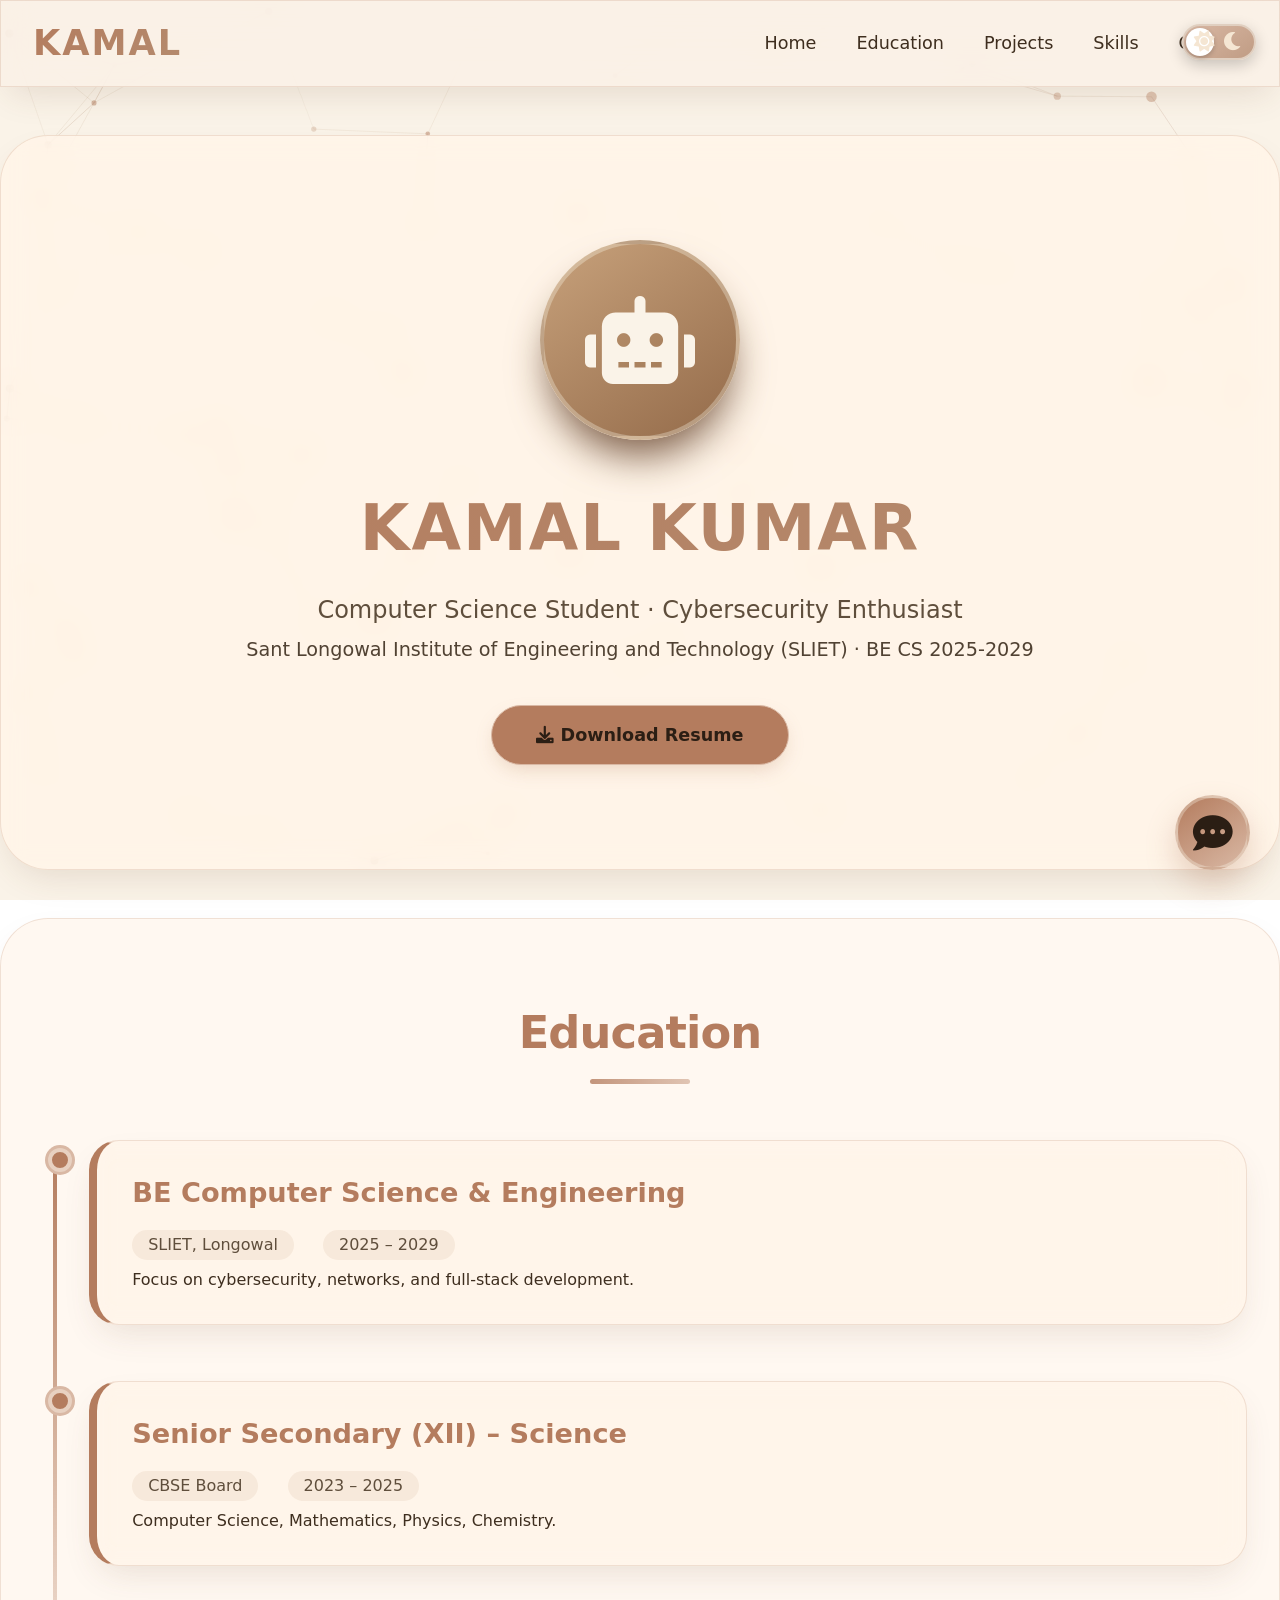
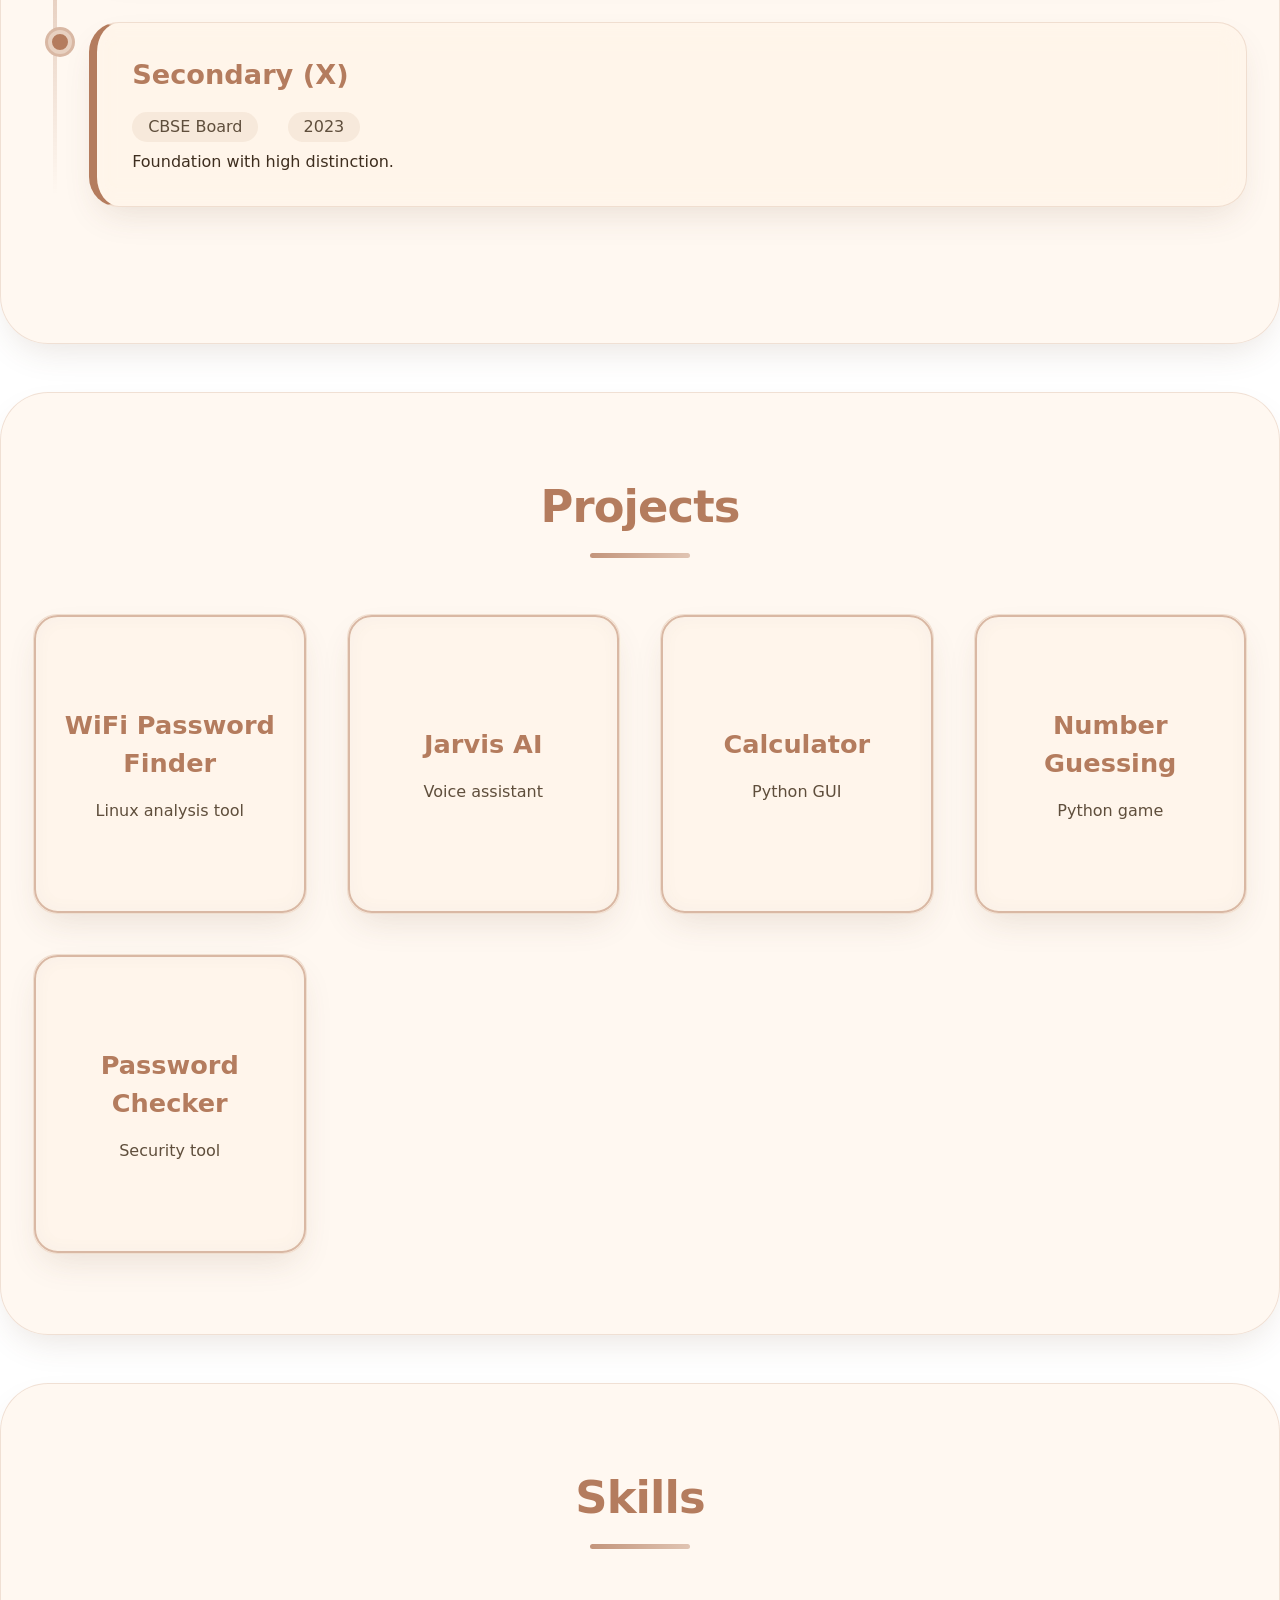
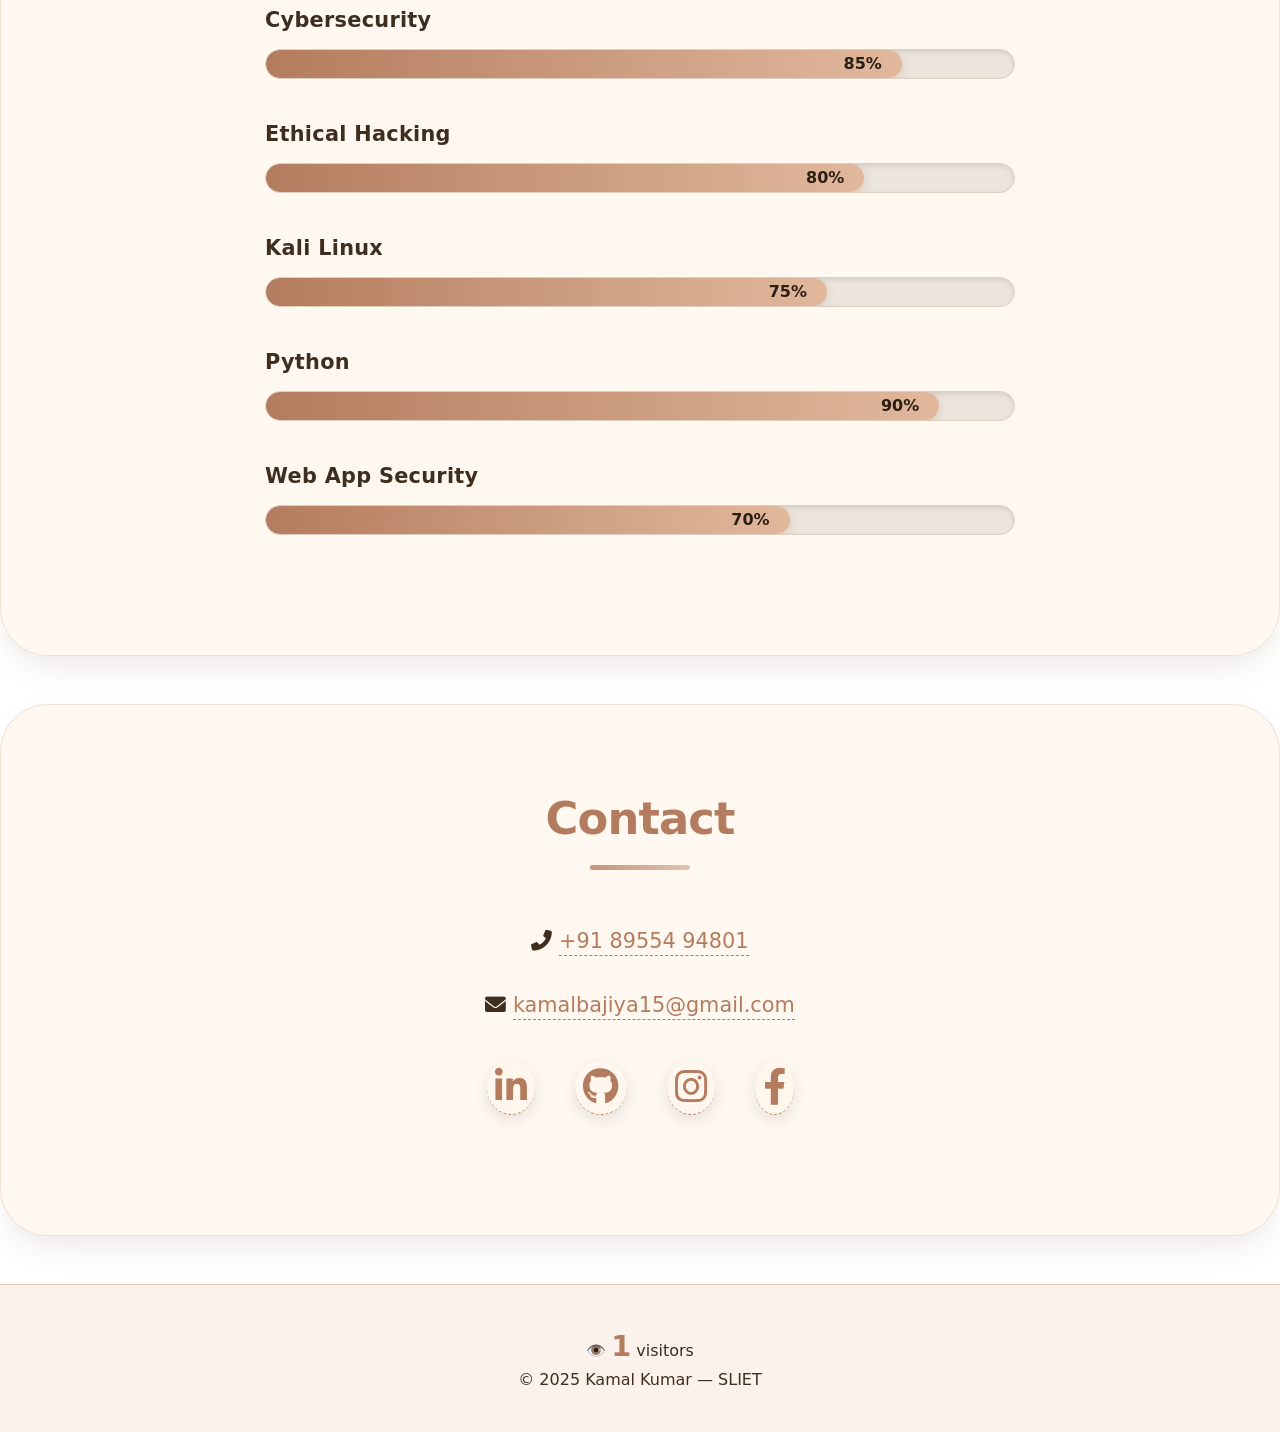
==== commit dea6c545: "k" ====
--- a/index.html
+++ b/index.html
@@ -1,132 +1,1017 @@
 <!DOCTYPE html>
+
 <html lang="en">
 <head>
-<meta charset="UTF-8">
-<meta name="viewport" content="width=device-width, initial-scale=1.0">
-<title>KAMAL KUMAR | Portfolio</title>
-
-<link rel="stylesheet" href="style.css">
-
-<!-- Font Awesome -->
-<link rel="stylesheet"
-href="https://cdnjs.cloudflare.com/ajax/libs/font-awesome/6.5.0/css/all.min.css">
-
-<!-- AOS Animation -->
-<link href="https://unpkg.com/aos@2.3.4/dist/aos.css" rel="stylesheet">
-
+  <meta charset="UTF-8">
+  <meta name="viewport" content="width=device-width, initial-scale=1.0">
+  <title>Kamal Kumar · CS portfolio</title>
+  <!-- Font Awesome 6 (free) -->
+  <link rel="stylesheet" href="https://cdnjs.cloudflare.com/ajax/libs/font-awesome/6.0.0-beta3/css/all.min.css">
+  <style>
+    /* ========== style.css ========== */
+    /* ----- RESET & PREMIUM BASE ----- */
+    * {
+      margin: 0;
+      padding: 0;
+      box-sizing: border-box;
+      font-family: 'Inter', 'Segoe UI', Roboto, system-ui, sans-serif;
+    }
+
+    html {
+      scroll-behavior: smooth;
+    }
+
+    body {
+      position: relative;
+      background-color: #faf3e8;
+      transition: background-color 0.4s ease, color 0.3s ease;
+      min-height: 100vh;
+      overflow-x: hidden;
+      line-height: 1.5;
+    }
+
+    /* particle canvas (improved) */
+    #particle-canvas {
+      position: fixed;
+      top: 0;
+      left: 0;
+      width: 100%;
+      height: 100%;
+      z-index: -1;
+      pointer-events: none;
+    }
+
+    /* ----- THEME VARIABLES (coffee / beige) ----- */
+    body.light-theme {
+      --bg-primary: rgba(250, 243, 232, 0.7);
+      --bg-card: rgba(255, 245, 235, 0.7);
+      --glass-border: rgba(180, 124, 94, 0.2);
+      --text-primary: #3e2e1f;
+      --text-secondary: #5f4e3c;
+      --accent: #b47c5e;
+      --accent-light: #d9b8a4;
+      --accent-glow: rgba(180, 124, 94, 0.3);
+      --shadow: 0 15px 35px -10px rgba(100, 70, 40, 0.15);
+      --border: #e0cfc0;
+      --nav-bg: rgba(250, 240, 230, 0.8);
+      --timeline-line: #bda792;
+    }
+
+    body.dark-theme {
+      --bg-primary: rgba(40, 30, 22, 0.75);
+      --bg-card: rgba(60, 45, 35, 0.8);
+      --glass-border: rgba(217, 167, 126, 0.25);
+      --text-primary: #f0e2d4;
+      --text-secondary: #cfbcab;
+      --accent: #d9a77e;
+      --accent-light: #8b6f58;
+      --accent-glow: rgba(217, 167, 126, 0.3);
+      --shadow: 0 15px 35px -5px rgba(0, 0, 0, 0.4);
+      --border: #7a6858;
+      --nav-bg: rgba(50, 38, 28, 0.9);
+      --timeline-line: #ac8f78;
+    }
+
+    body {
+      background-color: transparent;
+      color: var(--text-primary);
+    }
+
+    /* ----- GLOBAL STYLES (glassmorphism + spacing) ----- */
+    .section, .navbar, .chatbot-window, .card, .timeline-content {
+      backdrop-filter: blur(12px) saturate(180%);
+      -webkit-backdrop-filter: blur(12px) saturate(180%);
+      background-color: var(--bg-card) !important;
+      border: 1px solid var(--glass-border);
+      box-shadow: var(--shadow);
+      transition: background-color 0.3s, border-color 0.3s, box-shadow 0.3s, transform 0.2s;
+    }
+
+    .navbar {
+      background-color: var(--nav-bg) !important;
+    }
+
+    .container {
+      max-width: 1280px;
+      margin: 0 auto;
+      padding: 0 2rem;
+    }
+
+    .section {
+      padding: 5rem 0;
+      margin: 3rem 0;
+      border-radius: 3rem;
+      background-color: var(--bg-primary);
+      box-shadow: var(--shadow);
+    }
+
+    .section-title {
+      font-size: 2.8rem;
+      margin-bottom: 3.5rem;
+      text-align: center;
+      position: relative;
+      color: var(--accent);
+      font-weight: 600;
+      letter-spacing: -0.02em;
+    }
+    .section-title::after {
+      content: '';
+      display: block;
+      width: 100px;
+      height: 5px;
+      background: linear-gradient(90deg, var(--accent), var(--accent-light));
+      margin: 0.8rem auto 0;
+      border-radius: 8px;
+      opacity: 0.8;
+    }
+
+    /* improved buttons */
+    .btn {
+      display: inline-block;
+      padding: 1rem 2.8rem;
+      background: var(--accent);
+      color: #2b1e14;
+      font-weight: 600;
+      border-radius: 50px;
+      text-decoration: none;
+      transition: all 0.3s cubic-bezier(0.25, 0.1, 0.15, 1.2);
+      border: 1px solid var(--accent-light);
+      box-shadow: 0 8px 20px -5px var(--accent-glow);
+      font-size: 1.1rem;
+    }
+    .btn:hover {
+      background: var(--accent-light);
+      transform: translateY(-4px) scale(1.02);
+      box-shadow: 0 15px 30px -5px var(--accent-glow);
+      border-color: var(--accent);
+    }
+
+    /* theme toggle (refined) */
+    .theme-toggle {
+      position: fixed;
+      top: 24px;
+      right: 24px;
+      z-index: 1000;
+    }
+    .theme-toggle-label {
+      display: flex;
+      align-items: center;
+      justify-content: space-between;
+      width: 74px;
+      height: 36px;
+      background: linear-gradient(145deg, #d9b8a4, #c09c84);
+      border-radius: 60px;
+      padding: 5px;
+      position: relative;
+      cursor: pointer;
+      border: 2px solid var(--border);
+      box-shadow: 0 5px 15px rgba(0,0,0,0.2);
+    }
+    .theme-toggle-label i {
+      font-size: 1.3rem;
+      color: #f5e6d3;
+      z-index: 2;
+      transition: color 0.2s;
+    }
+    .fa-sun { margin-left: 5px; }
+    .fa-moon { margin-right: 5px; }
+    .ball {
+      position: absolute;
+      width: 28px;
+      height: 28px;
+      background: white;
+      border-radius: 50%;
+      top: 2px;
+      left: 2px;
+      transition: transform 0.4s cubic-bezier(0.34, 1.3, 0.7, 1);
+      z-index: 1;
+      box-shadow: 0 2px 5px rgba(0,0,0,0.2);
+    }
+    #darkmode-toggle:checked + .theme-toggle-label .ball {
+      transform: translateX(38px);
+    }
+    #darkmode-toggle {
+      display: none;
+    }
+
+    /* ----- NAVIGATION (premium) ----- */
+    .navbar {
+      position: sticky;
+      top: 0;
+      z-index: 500;
+      backdrop-filter: blur(16px);
+      border-bottom: 1px solid var(--glass-border);
+    }
+    .nav-container {
+      display: flex;
+      justify-content: space-between;
+      align-items: center;
+      padding: 1rem 2rem;
+    }
+    .logo {
+      font-size: 2.2rem;
+      font-weight: 700;
+      background: linear-gradient(135deg, var(--accent), #b48b6e);
+      -webkit-background-clip: text;
+      -webkit-text-fill-color: transparent;
+      background-clip: text;
+      letter-spacing: 2px;
+    }
+    .nav-menu {
+      display: flex;
+      gap: 2.5rem;
+      list-style: none;
+    }
+    .nav-link {
+      text-decoration: none;
+      font-weight: 500;
+      color: var(--text-primary);
+      padding: 0.5rem 0;
+      border-bottom: 2px solid transparent;
+      transition: 0.2s;
+      font-size: 1.1rem;
+      position: relative;
+    }
+    .nav-link::after {
+      content: '';
+      position: absolute;
+      bottom: -2px;
+      left: 0;
+      width: 0;
+      height: 2px;
+      background: var(--accent);
+      transition: width 0.25s ease;
+    }
+    .nav-link:hover::after {
+      width: 100%;
+    }
+    .nav-link:hover {
+      color: var(--accent);
+    }
+    .hamburger {
+      display: none;
+      flex-direction: column;
+      cursor: pointer;
+    }
+    .bar {
+      width: 28px;
+      height: 3px;
+      background: var(--text-primary);
+      margin: 3px 0;
+      transition: 0.3s;
+      border-radius: 3px;
+    }
+
+    /* ----- HERO (spacing & animations) ----- */
+    .hero-content {
+      text-align: center;
+      padding: 1.5rem 0;
+    }
+    .profile-image {
+      width: 200px;
+      height: 200px;
+      margin: 0 auto 2.5rem;
+      background: linear-gradient(145deg, #c7a17b, #946b4a);
+      border-radius: 50%;
+      display: flex;
+      align-items: center;
+      justify-content: center;
+      font-size: 5.5rem;
+      color: #faf3e8;
+      box-shadow: 0 25px 40px -10px #7a5a44;
+      animation: float 5s infinite ease-in-out;
+      border: 4px solid rgba(255,255,240,0.3);
+    }
+    @keyframes float {
+      0% { transform: translateY(0); }
+      50% { transform: translateY(-15px); }
+      100% { transform: translateY(0); }
+    }
+    .name {
+      font-size: 4rem;
+      font-weight: 700;
+      letter-spacing: 2px;
+      background: linear-gradient(120deg, var(--accent), #b48b6e);
+      -webkit-background-clip: text;
+      -webkit-text-fill-color: transparent;
+      background-clip: text;
+      margin-bottom: 0.5rem;
+    }
+    .title {
+      font-size: 1.5rem;
+      margin: 1rem 0 0.5rem;
+      color: var(--text-secondary);
+    }
+    .college {
+      font-size: 1.2rem;
+      margin-bottom: 2.5rem;
+      opacity: 0.9;
+    }
+
+    /* ----- EDUCATION TIMELINE (refined) ----- */
+    .timeline {
+      position: relative;
+      padding-left: 3.5rem;
+    }
+    .timeline::before {
+      content: '';
+      position: absolute;
+      left: 20px;
+      top: 8px;
+      height: calc(100% - 20px);
+      width: 4px;
+      background: linear-gradient(to bottom, var(--accent), var(--accent-light), transparent);
+      border-radius: 4px;
+    }
+    .timeline-item {
+      position: relative;
+      margin-bottom: 3.5rem;
+      animation: slideUp 0.8s forwards;
+      opacity: 0;
+      transform: translateY(40px);
+    }
+    .timeline-item.revealed {
+      opacity: 1;
+      transform: translateY(0);
+    }
+    .timeline-dot {
+      position: absolute;
+      left: -41px;
+      top: 8px;
+      width: 24px;
+      height: 24px;
+      border-radius: 50%;
+      background: var(--accent);
+      border: 4px solid var(--bg-card);
+      box-shadow: 0 0 0 3px var(--accent-light);
+    }
+    .timeline-content {
+      padding: 2rem 2.2rem;
+      border-radius: 30px;
+      border-left: 8px solid var(--accent);
+      transition: transform 0.2s;
+    }
+    .timeline-content:hover {
+      transform: scale(1.01) translateX(6px);
+    }
+    .timeline-content h3 {
+      color: var(--accent);
+      font-size: 1.7rem;
+      margin-bottom: 0.5rem;
+    }
+    .institution, .date {
+      display: inline-block;
+      margin: 0.5rem 1.5rem 0.5rem 0;
+      font-weight: 500;
+      color: var(--text-secondary);
+      background: rgba(180,124,94,0.1);
+      padding: 0.2rem 1rem;
+      border-radius: 30px;
+    }
+
+    /* ----- PROJECTS 3D FLIP CARDS (premium) ----- */
+    .projects-grid {
+      display: grid;
+      grid-template-columns: repeat(auto-fit, minmax(240px, 1fr));
+      gap: 2.5rem;
+      margin-top: 2rem;
+    }
+    .card-container {
+      perspective: 1800px;
+      height: 300px;
+    }
+    .card {
+      width: 100%;
+      height: 100%;
+      position: relative;
+      transition: transform 0.7s cubic-bezier(0.23, 1, 0.32, 1);
+      transform-style: preserve-3d;
+      border-radius: 24px;
+      cursor: pointer;
+      box-shadow: var(--shadow);
+    }
+    .card-container:hover .card {
+      transform: rotateY(180deg) scale(1.02);
+    }
+    .card-front, .card-back {
+      position: absolute;
+      width: 100%;
+      height: 100%;
+      backface-visibility: hidden;
+      border-radius: 24px;
+      padding: 2rem 1.5rem;
+      display: flex;
+      flex-direction: column;
+      justify-content: center;
+      align-items: center;
+      text-align: center;
+      background: var(--bg-card);
+      border: 2px solid var(--accent-light);
+      box-shadow: inset 0 0 20px rgba(0,0,0,0.03);
+    }
+    .card-front h3 {
+      color: var(--accent);
+      margin-bottom: 1rem;
+      font-size: 1.6rem;
+    }
+    .card-front p {
+      color: var(--text-secondary);
+    }
+    .card-back {
+      background: linear-gradient(145deg, var(--accent), var(--accent-light));
+      color: #2b1e14;
+      transform: rotateY(180deg);
+    }
+    .card-back p {
+      font-weight: 500;
+      font-size: 1.1rem;
+    }
+
+    /* ----- SKILLS progress bars (sleek) ----- */
+    .skills-container {
+      max-width: 750px;
+      margin: 0 auto;
+    }
+    .skill-item {
+      margin: 2.5rem 0;
+    }
+    .skill-name {
+      font-size: 1.3rem;
+      font-weight: 600;
+      display: block;
+      margin-bottom: 0.8rem;
+      letter-spacing: 0.3px;
+    }
+    .progress-bar {
+      width: 100%;
+      height: 30px;
+      background: rgba(0,0,0,0.08);
+      border-radius: 40px;
+      overflow: hidden;
+      box-shadow: inset 0 2px 5px rgba(0,0,0,0.1);
+      border: 1px solid var(--border);
+    }
+    .progress {
+      height: 100%;
+      background: linear-gradient(90deg, var(--accent), #e1b89c);
+      color: #2b1e14;
+      font-weight: 600;
+      font-size: 1rem;
+      display: flex;
+      align-items: center;
+      justify-content: flex-end;
+      padding-right: 20px;
+      border-radius: 40px;
+      transition: width 1.3s cubic-bezier(0.2, 0.9, 0.3, 1.1);
+      width: 0%;
+      box-shadow: 0 2px 10px var(--accent-glow);
+    }
+
+    /* ----- CONTACT (elegant) ----- */
+    .contact-info {
+      text-align: center;
+      font-size: 1.3rem;
+    }
+    .contact-info p {
+      margin: 2rem 0;
+    }
+    .contact-info a {
+      color: var(--accent);
+      text-decoration: none;
+      border-bottom: 1px dashed;
+      padding-bottom: 2px;
+      transition: 0.2s;
+    }
+    .contact-info a:hover {
+      color: var(--text-secondary);
+      border-bottom-style: solid;
+    }
+    .social-links {
+      display: flex;
+      gap: 2.5rem;
+      justify-content: center;
+      margin: 2.5rem 0;
+    }
+    .social-links a {
+      font-size: 2.3rem;
+      color: var(--accent);
+      transition: all 0.25s;
+      display: inline-flex;
+      padding: 0.5rem;
+      border-radius: 50%;
+      background: var(--bg-card);
+      box-shadow: 0 5px 15px rgba(0,0,0,0.1);
+    }
+    .social-links a:hover {
+      transform: translateY(-8px) scale(1.1);
+      color: var(--accent-light);
+      box-shadow: 0 12px 25px var(--accent-glow);
+    }
+
+    /* footer */
+    footer {
+      text-align: center;
+      padding: 2.5rem;
+      background-color: var(--nav-bg);
+      backdrop-filter: blur(12px);
+      border-top: 1px solid var(--border);
+    }
+    #visitor-counter {
+      font-weight: 700;
+      color: var(--accent);
+      font-size: 1.8rem;
+    }
+
+    /* ----- FLOATING CHATBOT AI (enhanced) ----- */
+    .chatbot-container {
+      position: fixed;
+      bottom: 30px;
+      right: 30px;
+      z-index: 999;
+    }
+    .chatbot-toggle {
+      width: 75px;
+      height: 75px;
+      background: linear-gradient(145deg, var(--accent), var(--accent-light));
+      border-radius: 50%;
+      display: flex;
+      align-items: center;
+      justify-content: center;
+      font-size: 2.5rem;
+      color: #2b1e14;
+      cursor: pointer;
+      box-shadow: 0 15px 30px var(--accent-glow);
+      transition: all 0.25s;
+      border: 3px solid rgba(255,255,240,0.3);
+    }
+    .chatbot-toggle:hover {
+      transform: scale(1.12) rotate(5deg);
+    }
+    .chatbot-window {
+      position: absolute;
+      bottom: 100px;
+      right: 0;
+      width: 340px;
+      max-height: 480px;
+      border-radius: 35px;
+      display: none;
+      flex-direction: column;
+      backdrop-filter: blur(20px);
+      border: 2px solid var(--accent-light);
+      overflow: hidden;
+      box-shadow: 0 25px 50px -10px black;
+    }
+    .chatbot-window.open {
+      display: flex;
+      animation: slideUpChat 0.3s ease;
+    }
+    @keyframes slideUpChat {
+      from { opacity: 0; transform: translateY(20px); }
+      to { opacity: 1; transform: translateY(0); }
+    }
+    .chatbot-header {
+      background: var(--accent);
+      padding: 1.2rem;
+      display: flex;
+      justify-content: space-between;
+      align-items: center;
+      color: #2b1e14;
+    }
+    .close-chat {
+      background: none;
+      border: none;
+      font-size: 1.4rem;
+      cursor: pointer;
+      color: #2b1e14;
+      transition: 0.2s;
+    }
+    .close-chat:hover { transform: scale(1.2); }
+    .chatbot-messages {
+      padding: 1.2rem;
+      min-height: 270px;
+      max-height: 320px;
+      overflow-y: auto;
+      display: flex;
+      flex-direction: column;
+      gap: 0.8rem;
+    }
+    .message {
+      padding: 0.7rem 1.2rem;
+      border-radius: 25px;
+      max-width: 80%;
+      word-wrap: break-word;
+      background: var(--bg-primary);
+      border: 1px solid var(--border);
+      animation: popIn 0.2s;
+    }
+    @keyframes popIn { 0% { opacity:0; transform: scale(0.9); } 100% { opacity:1; transform: scale(1); } }
+    .message.bot {
+      align-self: flex-start;
+      background: var(--accent-light);
+      color: #2b1e14;
+      border-bottom-left-radius: 5px;
+    }
+    .message.user {
+      align-self: flex-end;
+      background: var(--accent);
+      color: #2b1e14;
+      border-bottom-right-radius: 5px;
+    }
+    .chatbot-input-area {
+      display: flex;
+      padding: 1rem;
+      border-top: 2px solid var(--border);
+    }
+    #chat-input {
+      flex: 1;
+      padding: 0.9rem 1.2rem;
+      border: none;
+      border-radius: 40px;
+      background: var(--bg-primary);
+      color: var(--text-primary);
+      outline: none;
+      font-size: 1rem;
+    }
+    #send-chat {
+      background: var(--accent);
+      border: none;
+      border-radius: 50%;
+      width: 48px;
+      height: 48px;
+      margin-left: 0.8rem;
+      font-size: 1.2rem;
+      cursor: pointer;
+      color: #2b1e14;
+      transition: 0.2s;
+    }
+    #send-chat:hover { background: var(--accent-light); transform: scale(1.07); }
+
+    /* ----- SCROLL REVEAL (enhanced) ----- */
+    .reveal {
+      opacity: 0;
+      transform: translateY(50px);
+      transition: all 0.9s cubic-bezier(0.2, 0.9, 0.3, 1.1);
+    }
+    .reveal.revealed {
+      opacity: 1;
+      transform: translateY(0);
+    }
+
+    /* ----- RESPONSIVE (perfect spacing) ----- */
+    @media (max-width: 768px) {
+      .container { padding: 0 1.5rem; }
+      .section { padding: 3.5rem 0; margin: 2rem 0; border-radius: 2rem; }
+      .nav-menu {
+        position: fixed;
+        left: -100%;
+        top: 72px;
+        flex-direction: column;
+        background: var(--nav-bg);
+        width: 100%;
+        text-align: center;
+        padding: 2.5rem 0;
+        gap: 1.8rem;
+        transition: 0.4s;
+        backdrop-filter: blur(20px);
+        border-bottom: 1px solid var(--border);
+      }
+      .nav-menu.active { left: 0; }
+      .hamburger { display: flex; }
+      .section-title { font-size: 2.2rem; }
+      .name { font-size: 2.8rem; }
+      .profile-image { width: 160px; height: 160px; font-size: 4.5rem; }
+      .timeline { padding-left: 2.2rem; }
+      .timeline-dot { left: -28px; width: 20px; height: 20px; }
+      .projects-grid { gap: 1.8rem; }
+      .card-container { height: 260px; }
+      .social-links a { font-size: 2rem; }
+      .chatbot-window { width: 300px; right: 0; }
+    }
+    @media (max-width: 480px) {
+      .name { font-size: 2.2rem; }
+      .btn { padding: 0.8rem 1.8rem; }
+    }
+  </style>
 </head>
-<div class="chatbot">
-  <div class="chat-header">AI Assistant</div>
-  <div class="chat-body" id="chatBody"></div>
-  <input type="text" id="chatInput"
-  placeholder="Ask something..." />
-</div>
-<body>
-
-<!-- Particle Background -->
-<div id="particles-js"></div>
-
-<header>
-<nav>
-<div class="logo">KAMAL KUMAR</div>
-<ul>
-<li><a href="#home">Home</a></li>
-<li><a href="#education">Education</a></li>
-<li><a href="#projects">Projects</a></li>
-<li><a href="#contact">Contact</a></li>
-</ul>
-</nav>
-</header>
-
-<!-- HOME -->
-<section id="home" class="section home">
-<div class="hero-content" data-aos="fade-up">
-
-<img src="profile.png" class="profile-img">
-
-<h1>KAMAL KUMAR</h1>
-<h3>Cybersecurity Enthusiast & Developer</h3>
-<p>Sant Longowal Institute of Engineering and Technology</p>
-
-</div>
-</section>
-
-<!-- EDUCATION TIMELINE -->
-<section id="education" class="section">
-<h2 data-aos="fade-right">Education</h2>
-
-<div class="timeline">
-
-<div class="timeline-item" data-aos="fade-up">
-<h3>BE CSE (2025–2029)</h3>
-<p>Sant Longowal Institute of Engineering and Technology</p>
-</div>
-
-<div class="timeline-item" data-aos="fade-up">
-<h3>Senior Secondary (RBSE)</h3>
-<p>LBM School Pallu – 88.40%</p>
-</div>
-
-</div>
-</section>
-
-<!-- PROJECT CARDS -->
-<section id="projects" class="section">
-<h2 data-aos="fade-left">Projects</h2>
-
-<div class="card-container">
-
-<div class="card">
-<div class="card-inner">
-<div class="card-front">
-<h3>WiFi Password Finder</h3>
-</div>
-<div class="card-back">
-<p>Linux based tool for analyzing nearby WiFi networks.</p>
-</div>
-</div>
-</div>
-
-<div class="card">
-<div class="card-inner">
-<div class="card-front">
-<h3>Jarvis AI</h3>
-</div>
-<div class="card-back">
-<p>Voice-controlled assistant built in Python.</p>
-</div>
-</div>
-</div>
-
-</div>
-</section>
-
-<!-- CONTACT -->
-<section id="contact" class="section">
-<h2>Contact</h2>
-
-<p>📞 <a href="tel:+918955494801">8955494801</a></p>
-<p>📧 <a href="mailto:kamalbajiya15@gmail.com">
-kamalbajiya15@gmail.com</a></p>
-
-<div class="social-icons">
-<a href="http://www.linkedin.com/in/kamal-kumar-65a6b3372"
-target="_blank"><i class="fab fa-linkedin"></i></a>
-<a href="https://github.com/KAMAL704"
-target="_blank"><i class="fab fa-github"></i></a>
-<a href="https://www.instagram.com/kamal_kumar_kansar/"
-target="_blank"><i class="fab fa-instagram"></i></a>
-<a href="https://www.facebook.com/profile.php?id=100052181223492"
-target="_blank"><i class="fab fa-facebook"></i></a>
-</div>
-
-</section>
-
-<!-- Scripts -->
-<script src="https://cdn.jsdelivr.net/particles.js/2.0.0/particles.min.js"></script>
-<script src="https://unpkg.com/aos@2.3.4/dist/aos.js"></script>
-<script src="script.js"></script>
-
+<body class="light-theme">
+  <canvas id="particle-canvas"></canvas>
+
+  <!-- theme toggle -->
+  <div class="theme-toggle">
+    <input type="checkbox" id="darkmode-toggle">
+    <label for="darkmode-toggle" class="theme-toggle-label">
+      <i class="fas fa-sun"></i>
+      <i class="fas fa-moon"></i>
+      <span class="ball"></span>
+    </label>
+  </div>
+
+  <!-- navigation -->
+  <nav class="navbar">
+    <div class="nav-container">
+      <div class="logo">KAMAL</div>
+      <ul class="nav-menu">
+        <li><a href="#home" class="nav-link">Home</a></li>
+        <li><a href="#education" class="nav-link">Education</a></li>
+        <li><a href="#projects" class="nav-link">Projects</a></li>
+        <li><a href="#skills" class="nav-link">Skills</a></li>
+        <li><a href="#contact" class="nav-link">Contact</a></li>
+      </ul>
+      <div class="hamburger">
+        <span class="bar"></span><span class="bar"></span><span class="bar"></span>
+      </div>
+    </div>
+  </nav>
+
+  <main>
+    <!-- hero -->
+    <section id="home" class="section hero reveal">
+      <div class="container">
+        <div class="hero-content">
+          <div class="profile-image"><i class="fas fa-robot"></i></div>
+          <h1 class="name">KAMAL KUMAR</h1>
+          <p class="title">Computer Science Student · Cybersecurity Enthusiast</p>
+          <p class="college">Sant Longowal Institute of Engineering and Technology (SLIET) · BE CS 2025-2029</p>
+          <a href="#" class="btn resume-btn" download><i class="fas fa-download"></i> Download Resume</a>
+        </div>
+      </div>
+    </section>
+
+    <!-- education -->
+    <section id="education" class="section reveal">
+      <div class="container">
+        <h2 class="section-title">Education</h2>
+        <div class="timeline">
+          <div class="timeline-item">
+            <div class="timeline-dot"></div>
+            <div class="timeline-content">
+              <h3>BE Computer Science & Engineering</h3>
+              <span class="institution">SLIET, Longowal</span>
+              <span class="date">2025 – 2029</span>
+              <p>Focus on cybersecurity, networks, and full-stack development.</p>
+            </div>
+          </div>
+          <div class="timeline-item">
+            <div class="timeline-dot"></div>
+            <div class="timeline-content">
+              <h3>Senior Secondary (XII) – Science</h3>
+              <span class="institution">CBSE Board</span>
+              <span class="date">2023 – 2025</span>
+              <p>Computer Science, Mathematics, Physics, Chemistry.</p>
+            </div>
+          </div>
+          <div class="timeline-item">
+            <div class="timeline-dot"></div>
+            <div class="timeline-content">
+              <h3>Secondary (X)</h3>
+              <span class="institution">CBSE Board</span>
+              <span class="date">2023</span>
+              <p>Foundation with high distinction.</p>
+            </div>
+          </div>
+        </div>
+      </div>
+    </section>
+
+    <!-- projects 3d cards -->
+    <section id="projects" class="section reveal">
+      <div class="container">
+        <h2 class="section-title">Projects</h2>
+        <div class="projects-grid">
+          <div class="card-container"><div class="card"><div class="card-front"><h3>WiFi Password Finder</h3><p>Linux analysis tool</p></div><div class="card-back"><p>Python script extracts saved WiFi passwords on Linux (security research).</p></div></div></div>
+          <div class="card-container"><div class="card"><div class="card-front"><h3>Jarvis AI</h3><p>Voice assistant</p></div><div class="card-back"><p>Voice-controlled assistant: weather, search, automation using Python.</p></div></div></div>
+          <div class="card-container"><div class="card"><div class="card-front"><h3>Calculator</h3><p>Python GUI</p></div><div class="card-back"><p>Tkinter calculator with arithmetic operations and memory.</p></div></div></div>
+          <div class="card-container"><div class="card"><div class="card-front"><h3>Number Guessing</h3><p>Python game</p></div><div class="card-back"><p>Interactive CLI game with hints, multiple difficulty levels.</p></div></div></div>
+          <div class="card-container"><div class="card"><div class="card-front"><h3>Password Checker</h3><p>Security tool</p></div><div class="card-back"><p>Analyzes password strength, checks against common patterns.</p></div></div></div>
+        </div>
+      </div>
+    </section>
+
+    <!-- skills progress bars -->
+    <section id="skills" class="section reveal">
+      <div class="container">
+        <h2 class="section-title">Skills</h2>
+        <div class="skills-container">
+          <div class="skill-item"><span class="skill-name">Cybersecurity</span><div class="progress-bar"><div class="progress" data-width="85">85%</div></div></div>
+          <div class="skill-item"><span class="skill-name">Ethical Hacking</span><div class="progress-bar"><div class="progress" data-width="80">80%</div></div></div>
+          <div class="skill-item"><span class="skill-name">Kali Linux</span><div class="progress-bar"><div class="progress" data-width="75">75%</div></div></div>
+          <div class="skill-item"><span class="skill-name">Python</span><div class="progress-bar"><div class="progress" data-width="90">90%</div></div></div>
+          <div class="skill-item"><span class="skill-name">Web App Security</span><div class="progress-bar"><div class="progress" data-width="70">70%</div></div></div>
+        </div>
+      </div>
+    </section>
+
+    <!-- contact -->
+    <section id="contact" class="section reveal">
+      <div class="container">
+        <h2 class="section-title">Contact</h2>
+        <div class="contact-info">
+          <p><i class="fas fa-phone-alt"></i> <a href="tel:+918955494801">+91 89554 94801</a></p>
+          <p><i class="fas fa-envelope"></i> <a href="mailto:kamalbajiya15@gmail.com">kamalbajiya15@gmail.com</a></p>
+          <div class="social-links">
+            <a href="http://www.linkedin.com/in/kamal-kumar-65a6b3372" target="_blank"><i class="fab fa-linkedin-in"></i></a>
+            <a href="https://github.com/KAMAL704" target="_blank"><i class="fab fa-github"></i></a>
+            <a href="https://www.instagram.com/kamal_kumar_kansar/" target="_blank"><i class="fab fa-instagram"></i></a>
+            <a href="https://www.facebook.com/profile.php?id=100052181223492" target="_blank"><i class="fab fa-facebook-f"></i></a>
+          </div>
+        </div>
+      </div>
+    </section>
+  </main>
+
+  <footer>
+    <div class="container">
+      <p>👁️ <span id="visitor-counter">0</span> visitors</p>
+      <p>© 2025 Kamal Kumar — SLIET</p>
+    </div>
+  </footer>
+
+  <!-- floating chatbot -->
+  <div class="chatbot-container">
+    <div class="chatbot-toggle"><i class="fas fa-comment-dots"></i></div>
+    <div class="chatbot-window">
+      <div class="chatbot-header">
+        <h3><i class="fas fa-robot"></i> Kamal AI</h3>
+        <button class="close-chat"><i class="fas fa-times"></i></button>
+      </div>
+      <div class="chatbot-messages">
+        <div class="message bot">Hi! I'm Kamal's virtual assistant. Ask about skills, projects, or contact.</div>
+      </div>
+      <div class="chatbot-input-area">
+        <input type="text" id="chat-input" placeholder="Type a message...">
+        <button id="send-chat"><i class="fas fa-paper-plane"></i></button>
+      </div>
+    </div>
+  </div>
+
+  <script>
+    // ========== script.js (optimized) ==========
+    (function() {
+      // ----- particle background (premium) -----
+      const canvas = document.getElementById('particle-canvas');
+      const ctx = canvas.getContext('2d');
+      let width, height, particles = [];
+
+      function initParticles() {
+        width = window.innerWidth;
+        height = window.innerHeight;
+        canvas.width = width;
+        canvas.height = height;
+        particles = [];
+        const particleCount = 80;
+        for (let i = 0; i < particleCount; i++) {
+          particles.push({
+            x: Math.random() * width,
+            y: Math.random() * height,
+            radius: Math.random() * 3.5 + 1.8,
+            speedX: (Math.random() - 0.5) * 0.25,
+            speedY: (Math.random() - 0.5) * 0.15,
+            color: `rgba(180, 124, 94, ${Math.random() * 0.35 + 0.15})`
+          });
+        }
+      }
+
+      function drawParticles() {
+        ctx.clearRect(0, 0, width, height);
+        ctx.fillStyle = '#faf3e8';
+        ctx.fillRect(0, 0, width, height);
+        for (let p of particles) {
+          ctx.beginPath();
+          ctx.arc(p.x, p.y, p.radius, 0, Math.PI * 2);
+          ctx.fillStyle = p.color;
+          ctx.fill();
+          for (let other of particles) {
+            const dx = p.x - other.x, dy = p.y - other.y;
+            const dist = Math.sqrt(dx*dx + dy*dy);
+            if (dist < 130 && dist > 0) {
+              ctx.beginPath();
+              ctx.strokeStyle = `rgba(160, 120, 90, ${0.18 - dist/900})`;
+              ctx.lineWidth = 0.9;
+              ctx.moveTo(p.x, p.y);
+              ctx.lineTo(other.x, other.y);
+              ctx.stroke();
+            }
+          }
+          p.x += p.speedX; p.y += p.speedY;
+          if (p.x < 0 || p.x > width) p.speedX *= -1;
+          if (p.y < 0 || p.y > height) p.speedY *= -1;
+        }
+        requestAnimationFrame(drawParticles);
+      }
+      window.addEventListener('resize', () => { initParticles(); });
+      initParticles();
+      drawParticles();
+
+      // ----- dark/light mode toggle -----
+      const toggle = document.getElementById('darkmode-toggle');
+      const body = document.body;
+      if (localStorage.getItem('theme') === 'dark') {
+        body.classList.replace('light-theme', 'dark-theme');
+        toggle.checked = true;
+      } else {
+        body.classList.add('light-theme');
+      }
+      toggle.addEventListener('change', () => {
+        if (toggle.checked) {
+          body.classList.replace('light-theme', 'dark-theme');
+          localStorage.setItem('theme', 'dark');
+        } else {
+          body.classList.replace('dark-theme', 'light-theme');
+          localStorage.setItem('theme', 'light');
+        }
+      });
+
+      // ----- visitor counter (localStorage) -----
+      const counterSpan = document.getElementById('visitor-counter');
+      let visits = localStorage.getItem('visitorCount') ? parseInt(localStorage.getItem('visitorCount')) : 0;
+      visits += 1;
+      localStorage.setItem('visitorCount', visits);
+      counterSpan.textContent = visits;
+
+      // ----- mobile menu -----
+      const hamburger = document.querySelector('.hamburger');
+      const navMenu = document.querySelector('.nav-menu');
+      hamburger.addEventListener('click', () => {
+        navMenu.classList.toggle('active');
+      });
+      document.querySelectorAll('.nav-link').forEach(link => {
+        link.addEventListener('click', () => navMenu.classList.remove('active'));
+      });
+
+      // ----- scroll reveal + skill bars animation (with IntersectionObserver) -----
+      const revealElements = document.querySelectorAll('.reveal, .timeline-item, .progress');
+      const observer = new IntersectionObserver((entries) => {
+        entries.forEach(entry => {
+          if (entry.isIntersecting) {
+            entry.target.classList.add('revealed');
+            if (entry.target.classList.contains('progress')) {
+              const width = entry.target.getAttribute('data-width');
+              if (width) entry.target.style.width = width + '%';
+            }
+          }
+        });
+      }, { threshold: 0.2, rootMargin: '0px 0px -60px 0px' });
+
+      revealElements.forEach(el => observer.observe(el));
+
+      // ----- smooth scrolling for nav -----
+      document.querySelectorAll('.nav-link').forEach(link => {
+        link.addEventListener('click', function(e) {
+          e.preventDefault();
+          const targetId = this.getAttribute('href');
+          document.querySelector(targetId).scrollIntoView({ behavior: 'smooth' });
+        });
+      });
+
+      // ----- floating chatbot (smooth) -----
+      const chatToggle = document.querySelector('.chatbot-toggle');
+      const chatWindow = document.querySelector('.chatbot-window');
+      const closeChat = document.querySelector('.close-chat');
+      const sendBtn = document.getElementById('send-chat');
+      const chatInput = document.getElementById('chat-input');
+      const messagesContainer = document.querySelector('.chatbot-messages');
+
+      chatToggle.addEventListener('click', () => {
+        chatWindow.classList.toggle('open');
+      });
+      closeChat.addEventListener('click', () => {
+        chatWindow.classList.remove('open');
+      });
+
+      function addMessage(text, sender) {
+        const msgDiv = document.createElement('div');
+        msgDiv.classList.add('message', sender);
+        msgDiv.textContent = text;
+        messagesContainer.appendChild(msgDiv);
+        messagesContainer.scrollTop = messagesContainer.scrollHeight;
+      }
+
+      function botReply(userMsg) {
+        const lower = userMsg.toLowerCase();
+        if (lower.includes('hi') || lower.includes('hello')) return "Hello! 👋 How can I assist?";
+        if (lower.includes('skill')) return "Kamal's skills: Cybersecurity, Python, Kali, Ethical Hacking, Web Security.";
+        if (lower.includes('project')) return "He has built Jarvis AI, WiFi Password Finder, and more! Check projects section.";
+        if (lower.includes('contact') || lower.includes('email')) return "You can reach him at kamalbajiya15@gmail.com";
+        if (lower.includes('resume')) return "The download resume button is in the hero section.";
+        return "I'm a demo AI, but Kamal will reply if you email him!";
+      }
+
+      sendBtn.addEventListener('click', () => {
+        const msg = chatInput.value.trim();
+        if (msg === '') return;
+        addMessage(msg, 'user');
+        chatInput.value = '';
+        setTimeout(() => {
+          addMessage(botReply(msg), 'bot');
+        }, 400);
+      });
+      chatInput.addEventListener('keypress', (e) => {
+        if (e.key === 'Enter') sendBtn.click();
+      });
+
+      // set progress initial width 0
+      document.querySelectorAll('.progress').forEach(p => { p.style.width = '0%'; });
+    })();
+  </script>
 </body>
-</html>
-<button id="themeToggle">🌙</button>+</html>
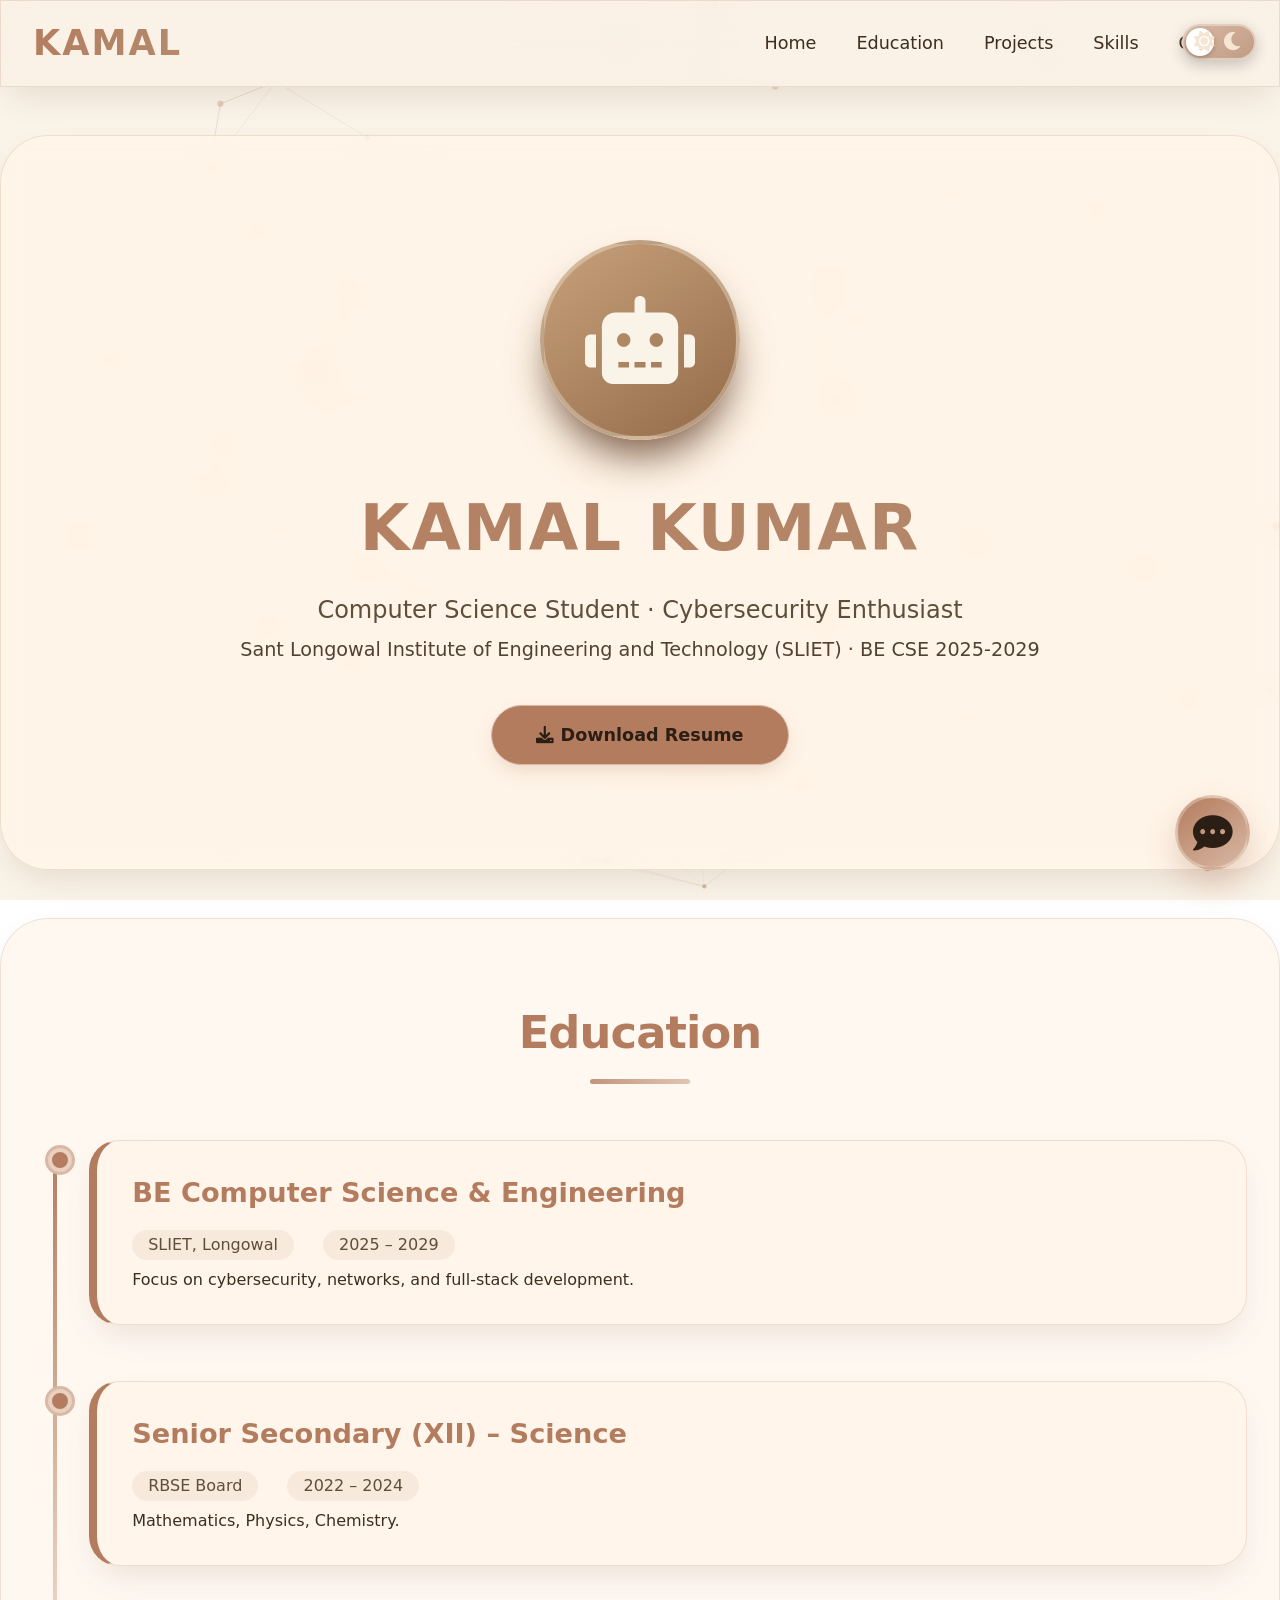
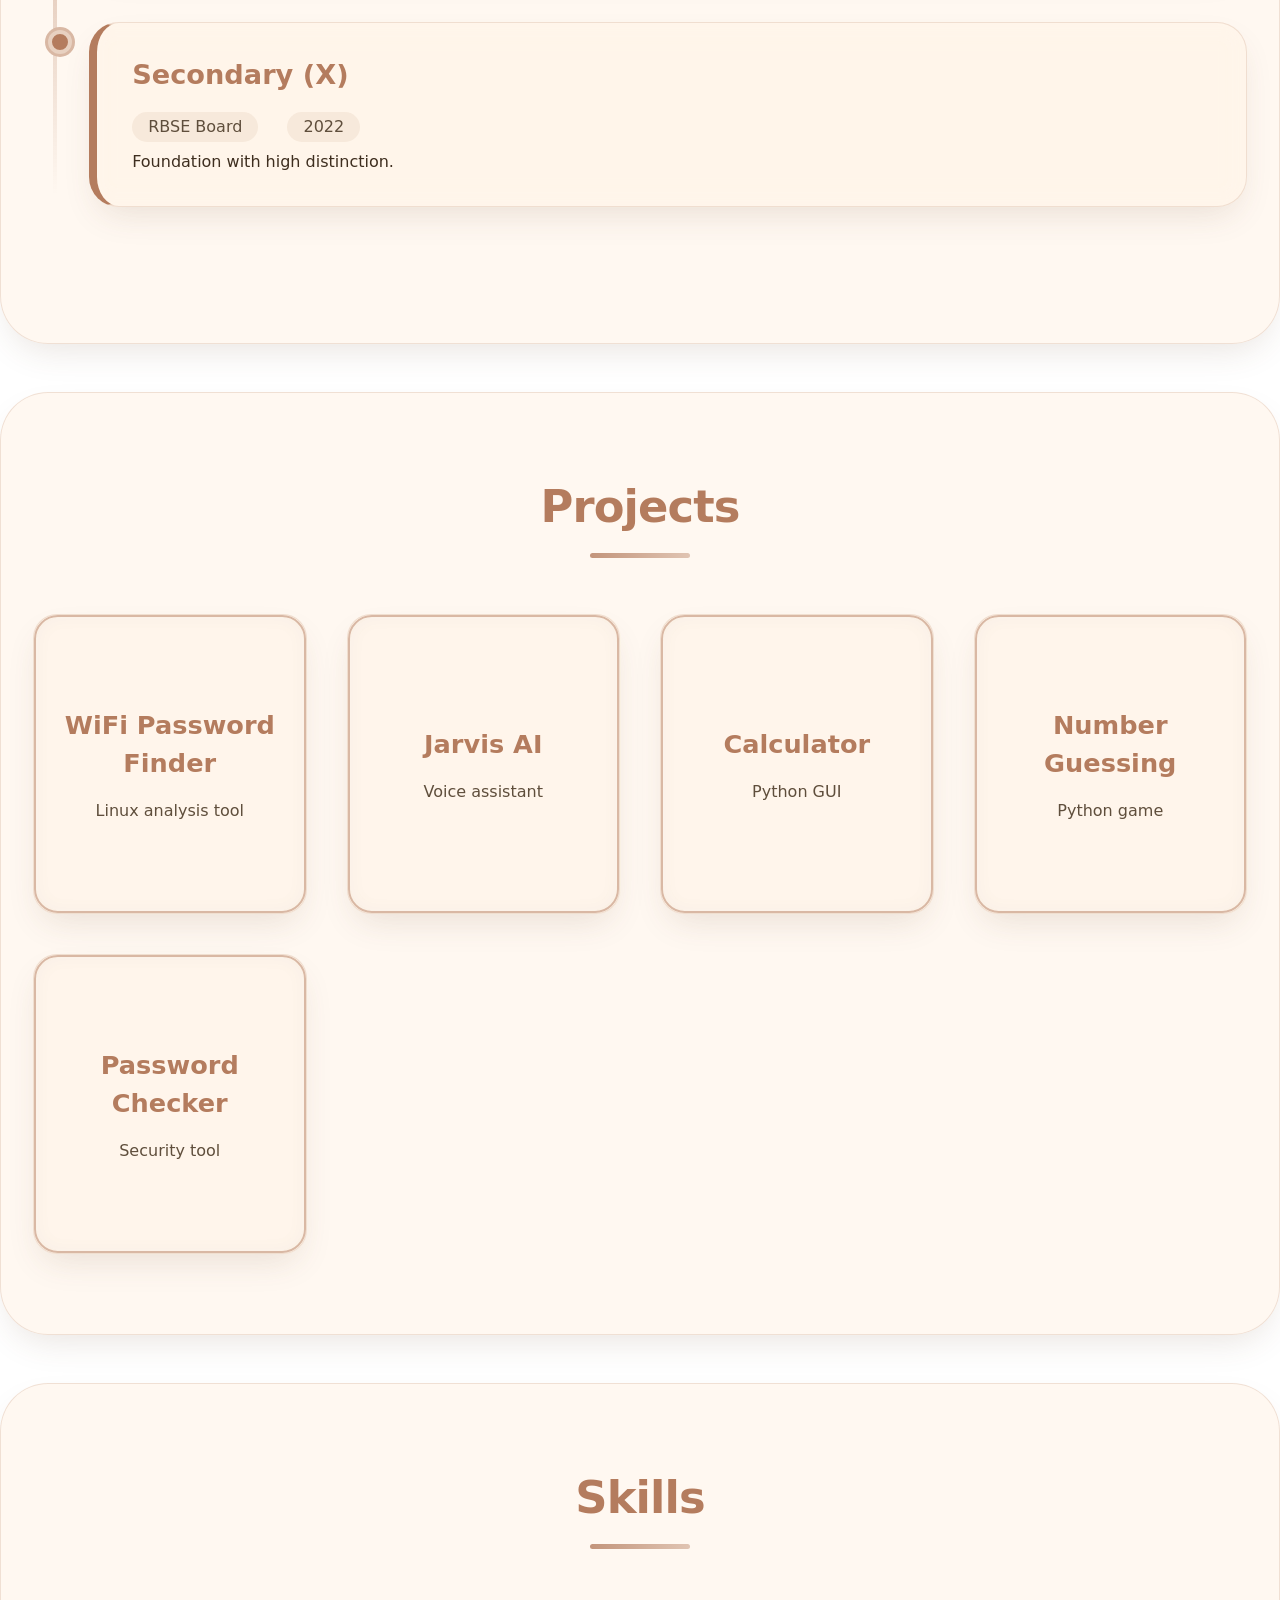
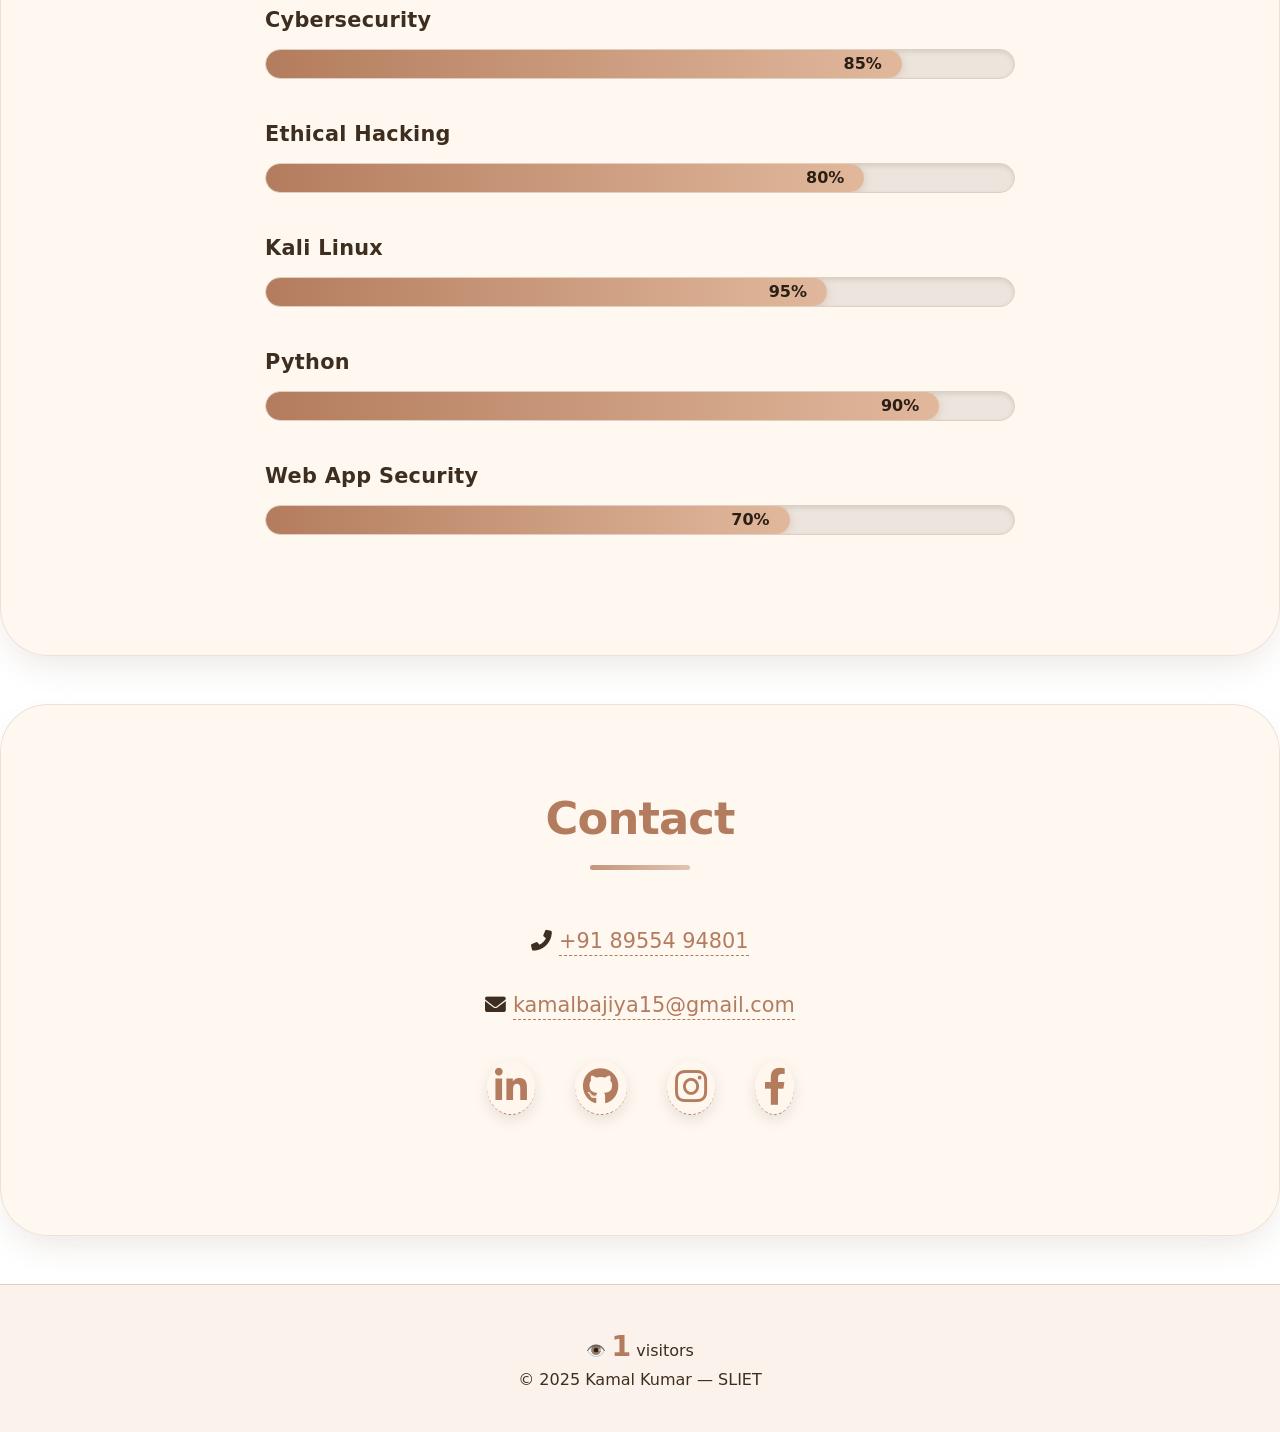
==== commit 2844f4eb: "f" ====
--- a/index.html
+++ b/index.html
@@ -731,7 +731,7 @@
           <div class="profile-image"><i class="fas fa-robot"></i></div>
           <h1 class="name">KAMAL KUMAR</h1>
           <p class="title">Computer Science Student · Cybersecurity Enthusiast</p>
-          <p class="college">Sant Longowal Institute of Engineering and Technology (SLIET) · BE CS 2025-2029</p>
+          <p class="college">Sant Longowal Institute of Engineering and Technology (SLIET) · BE CSE 2025-2029</p>
           <a href="#" class="btn resume-btn" download><i class="fas fa-download"></i> Download Resume</a>
         </div>
       </div>
@@ -755,17 +755,17 @@
             <div class="timeline-dot"></div>
             <div class="timeline-content">
               <h3>Senior Secondary (XII) – Science</h3>
-              <span class="institution">CBSE Board</span>
-              <span class="date">2023 – 2025</span>
-              <p>Computer Science, Mathematics, Physics, Chemistry.</p>
+              <span class="institution">RBSE Board</span>
+              <span class="date">2022 – 2024</span>
+              <p>Mathematics, Physics, Chemistry.</p>
             </div>
           </div>
           <div class="timeline-item">
             <div class="timeline-dot"></div>
             <div class="timeline-content">
               <h3>Secondary (X)</h3>
-              <span class="institution">CBSE Board</span>
-              <span class="date">2023</span>
+              <span class="institution">RBSE Board</span>
+              <span class="date">2022</span>
               <p>Foundation with high distinction.</p>
             </div>
           </div>
@@ -794,7 +794,7 @@
         <div class="skills-container">
           <div class="skill-item"><span class="skill-name">Cybersecurity</span><div class="progress-bar"><div class="progress" data-width="85">85%</div></div></div>
           <div class="skill-item"><span class="skill-name">Ethical Hacking</span><div class="progress-bar"><div class="progress" data-width="80">80%</div></div></div>
-          <div class="skill-item"><span class="skill-name">Kali Linux</span><div class="progress-bar"><div class="progress" data-width="75">75%</div></div></div>
+          <div class="skill-item"><span class="skill-name">Kali Linux</span><div class="progress-bar"><div class="progress" data-width="75">95%</div></div></div>
           <div class="skill-item"><span class="skill-name">Python</span><div class="progress-bar"><div class="progress" data-width="90">90%</div></div></div>
           <div class="skill-item"><span class="skill-name">Web App Security</span><div class="progress-bar"><div class="progress" data-width="70">70%</div></div></div>
         </div>
